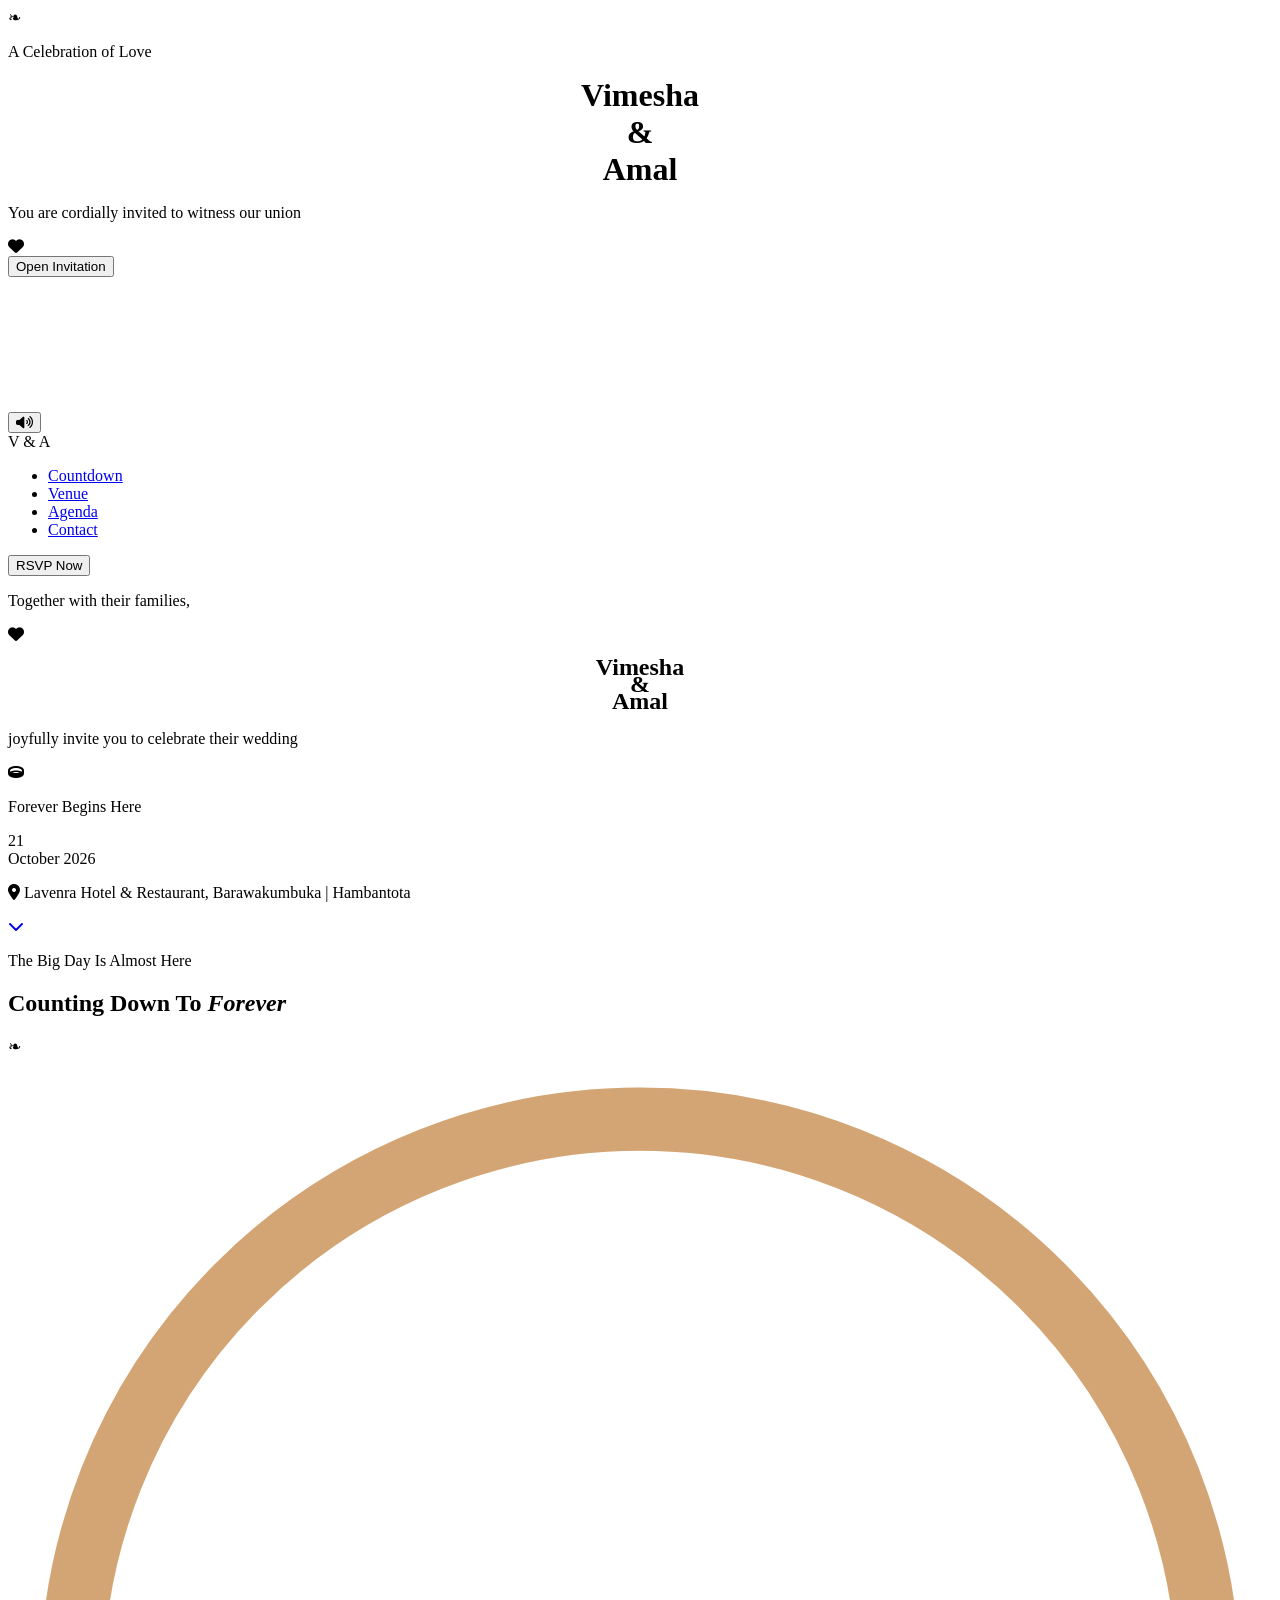
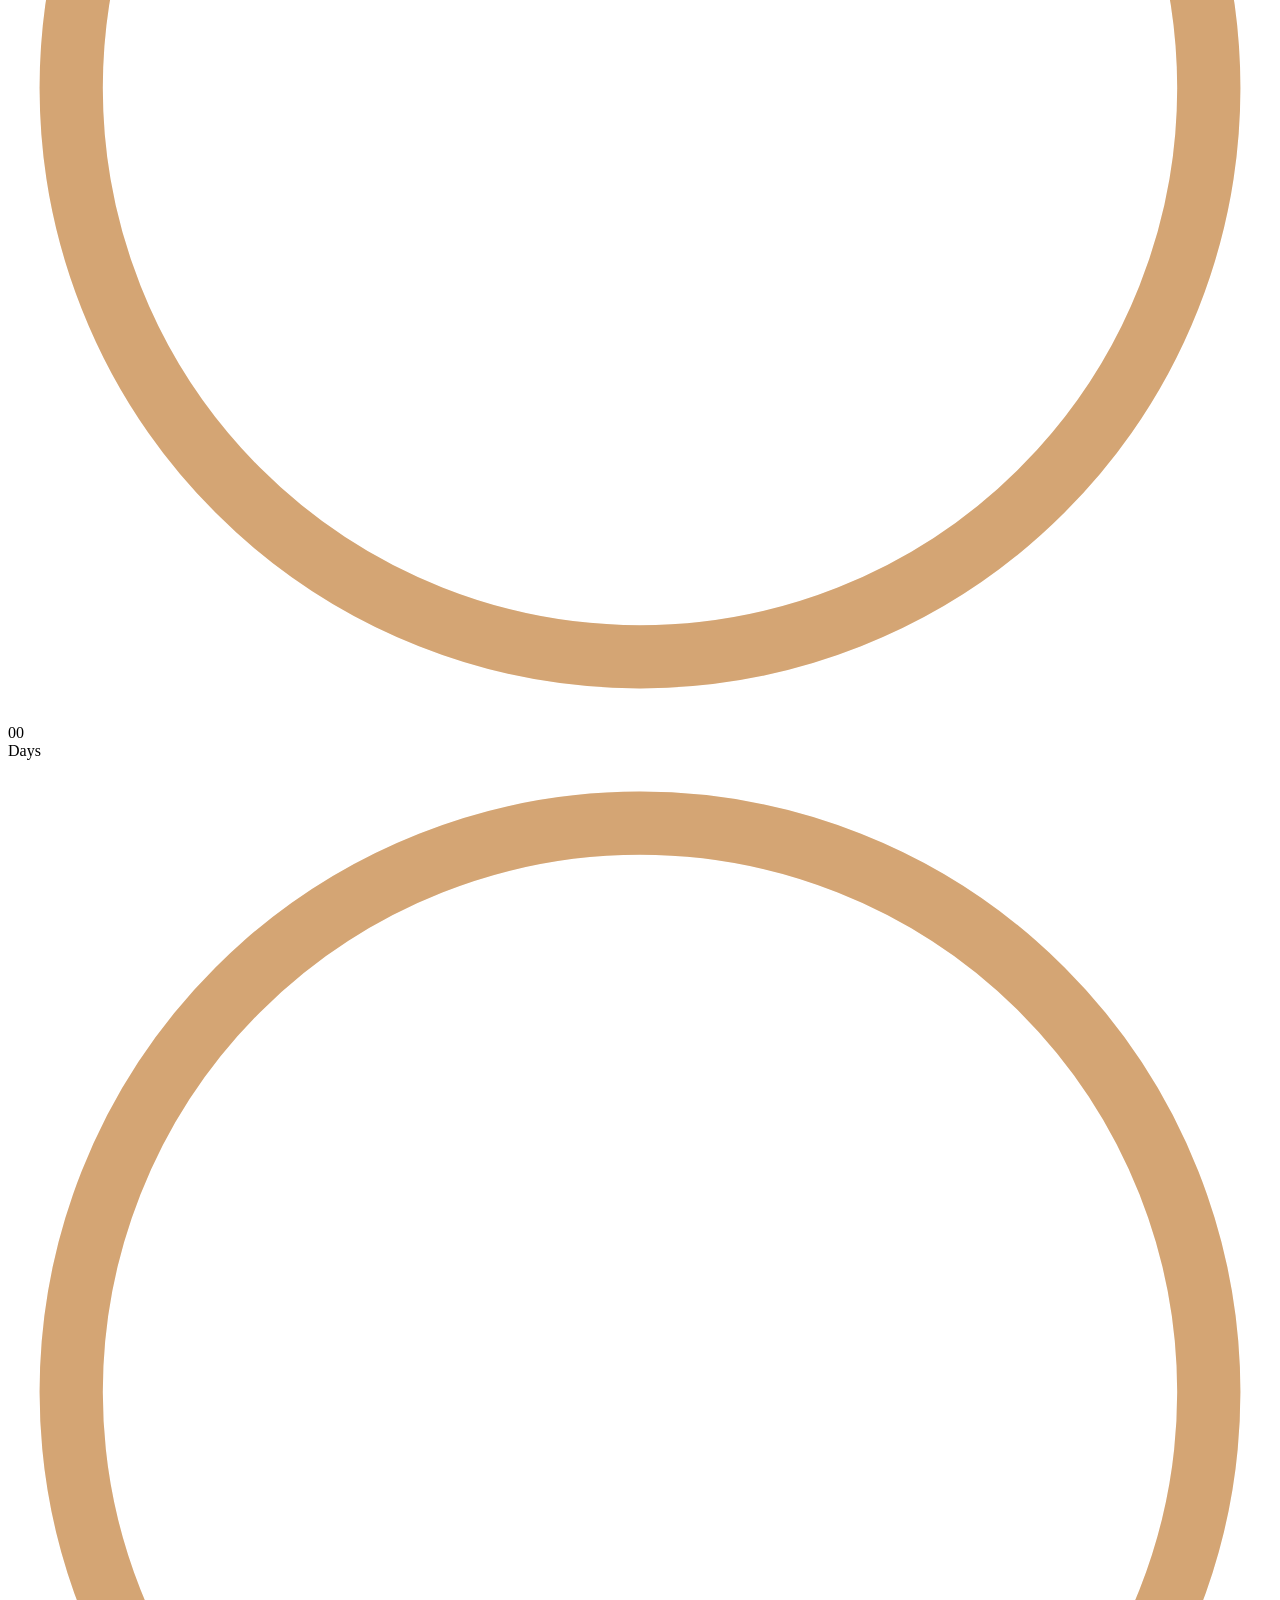
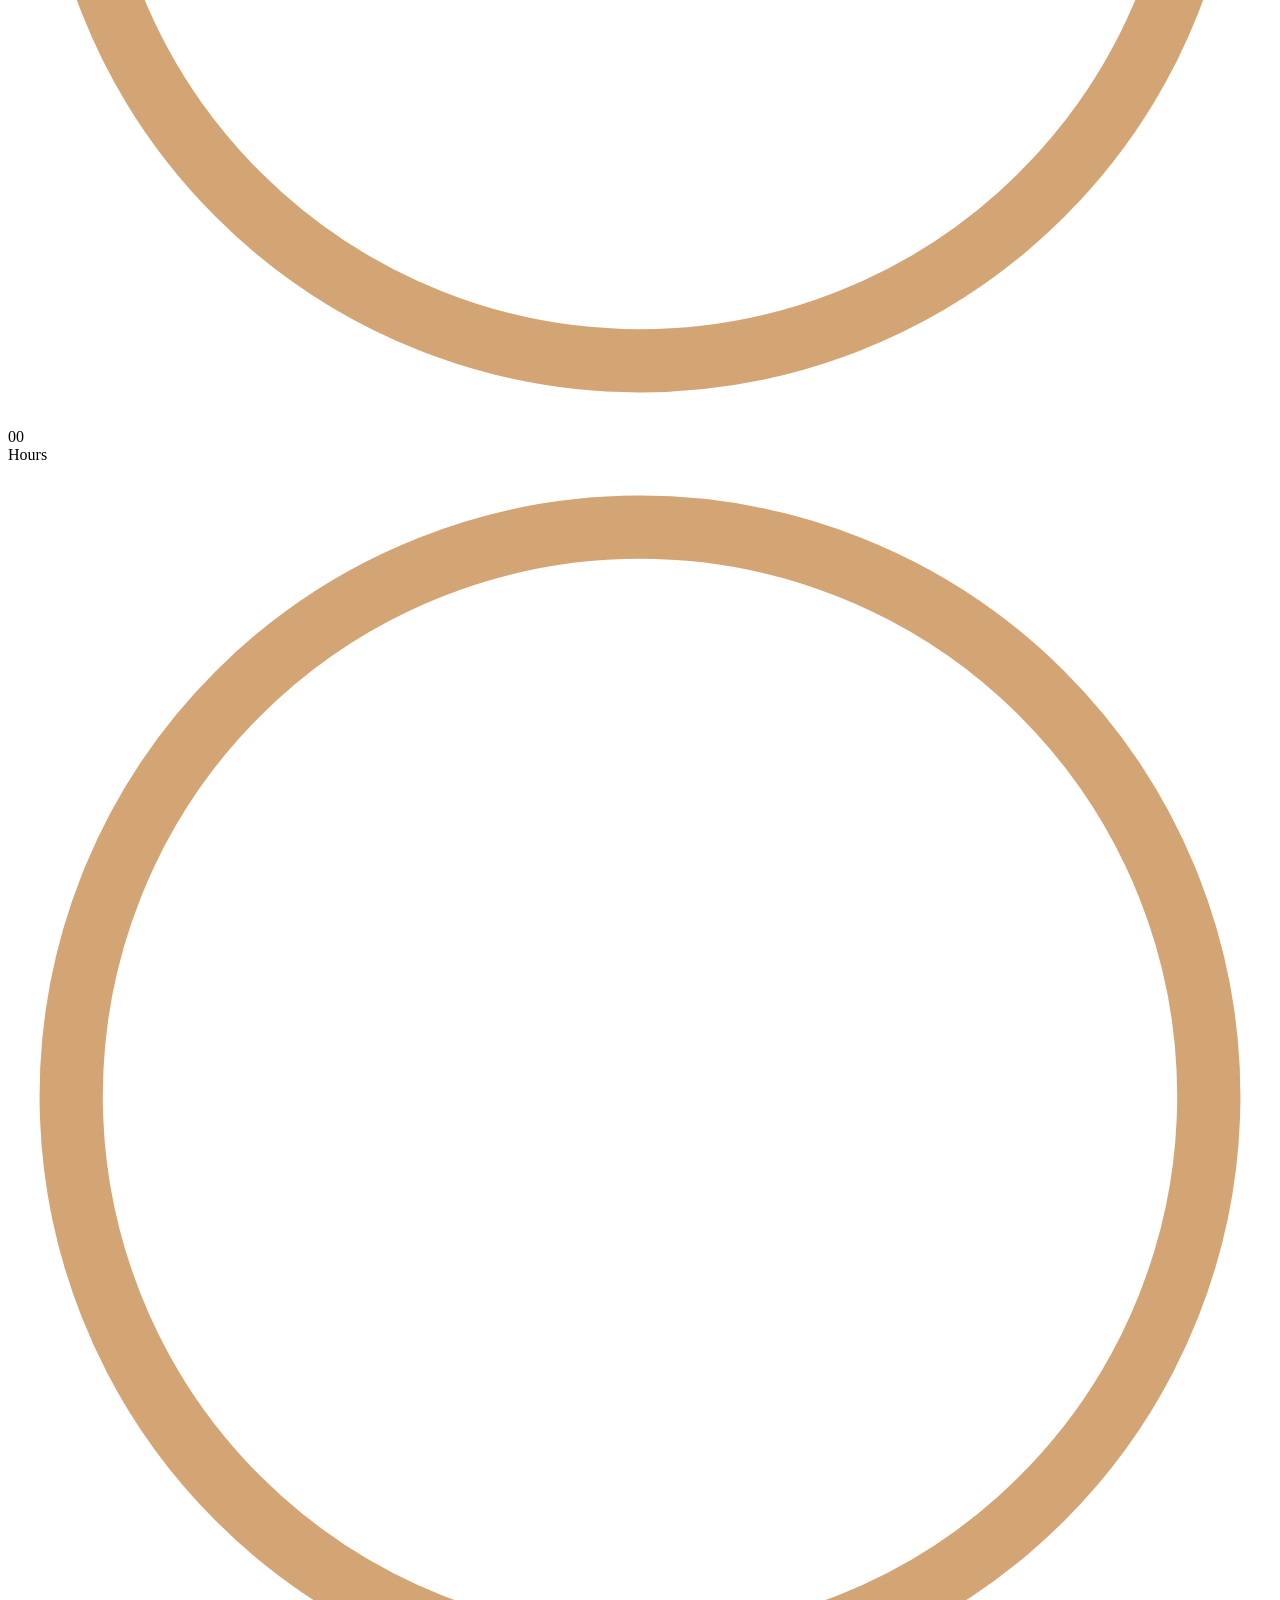
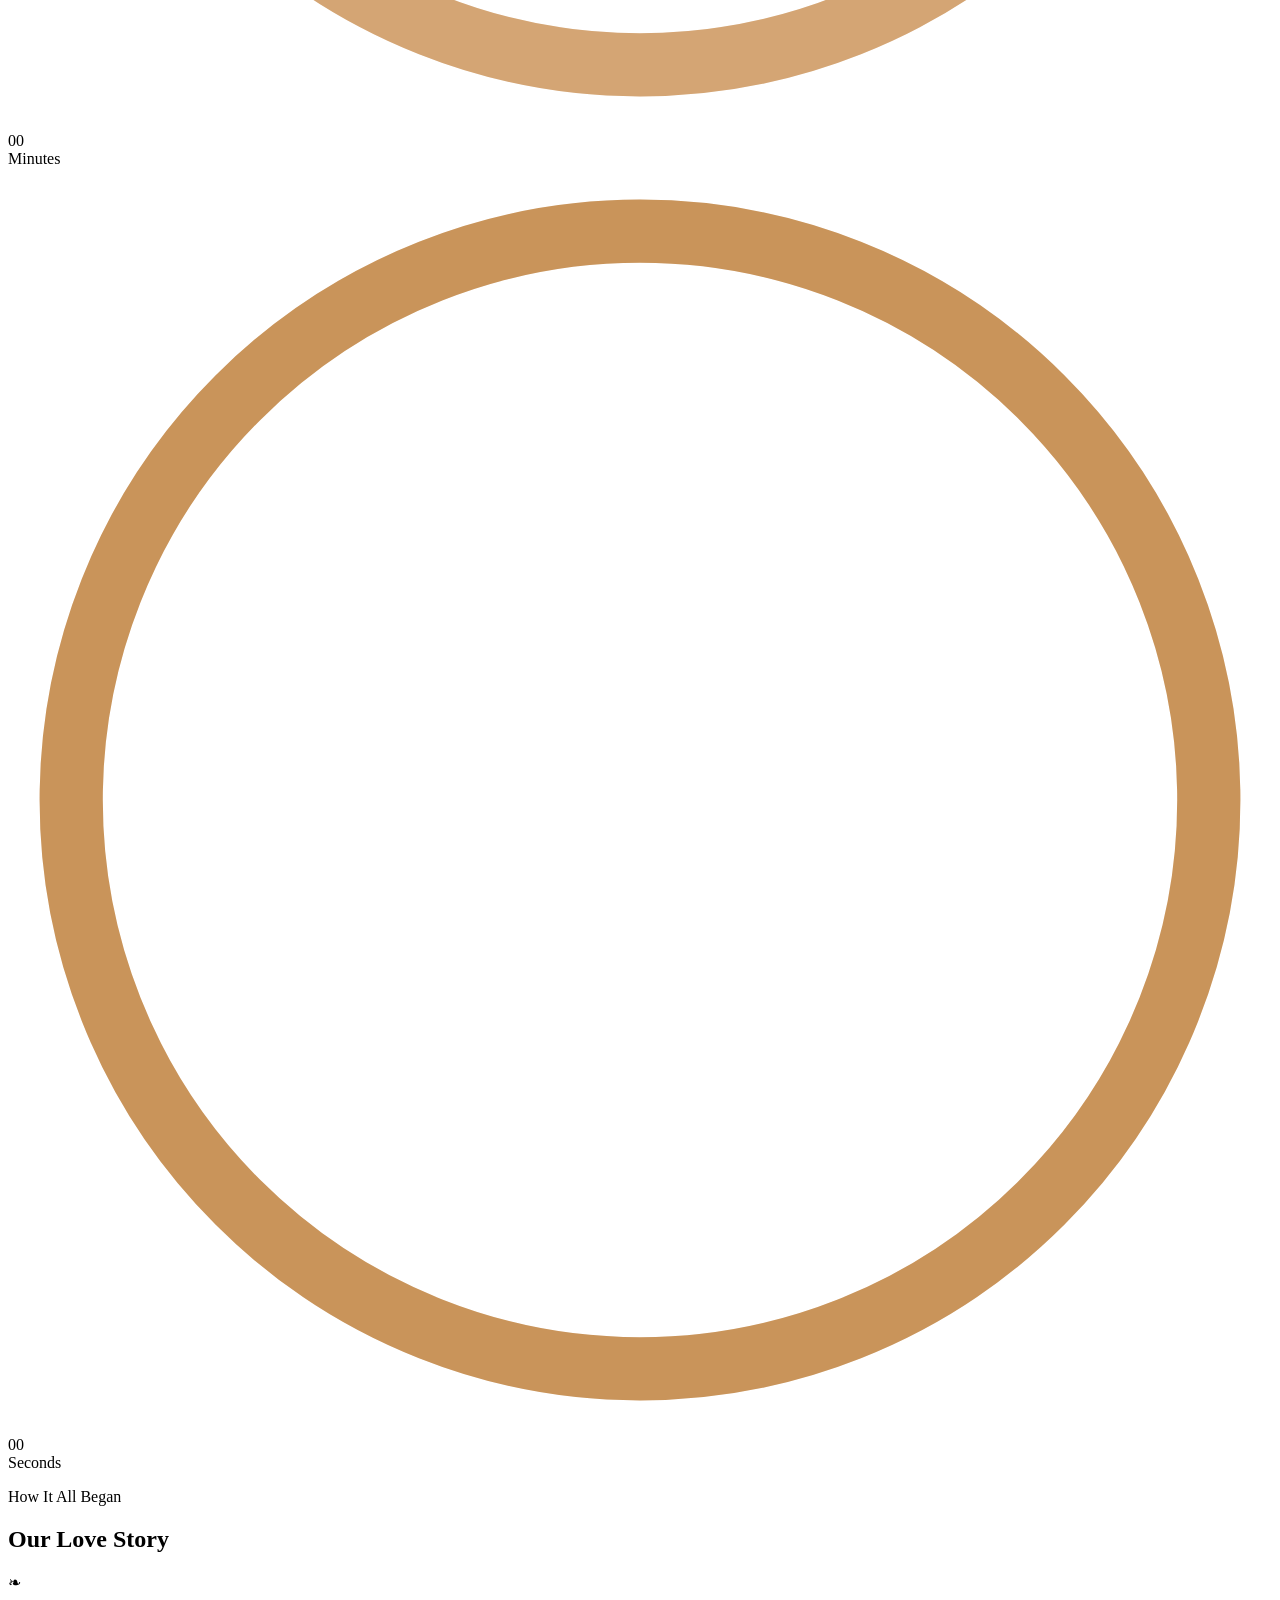
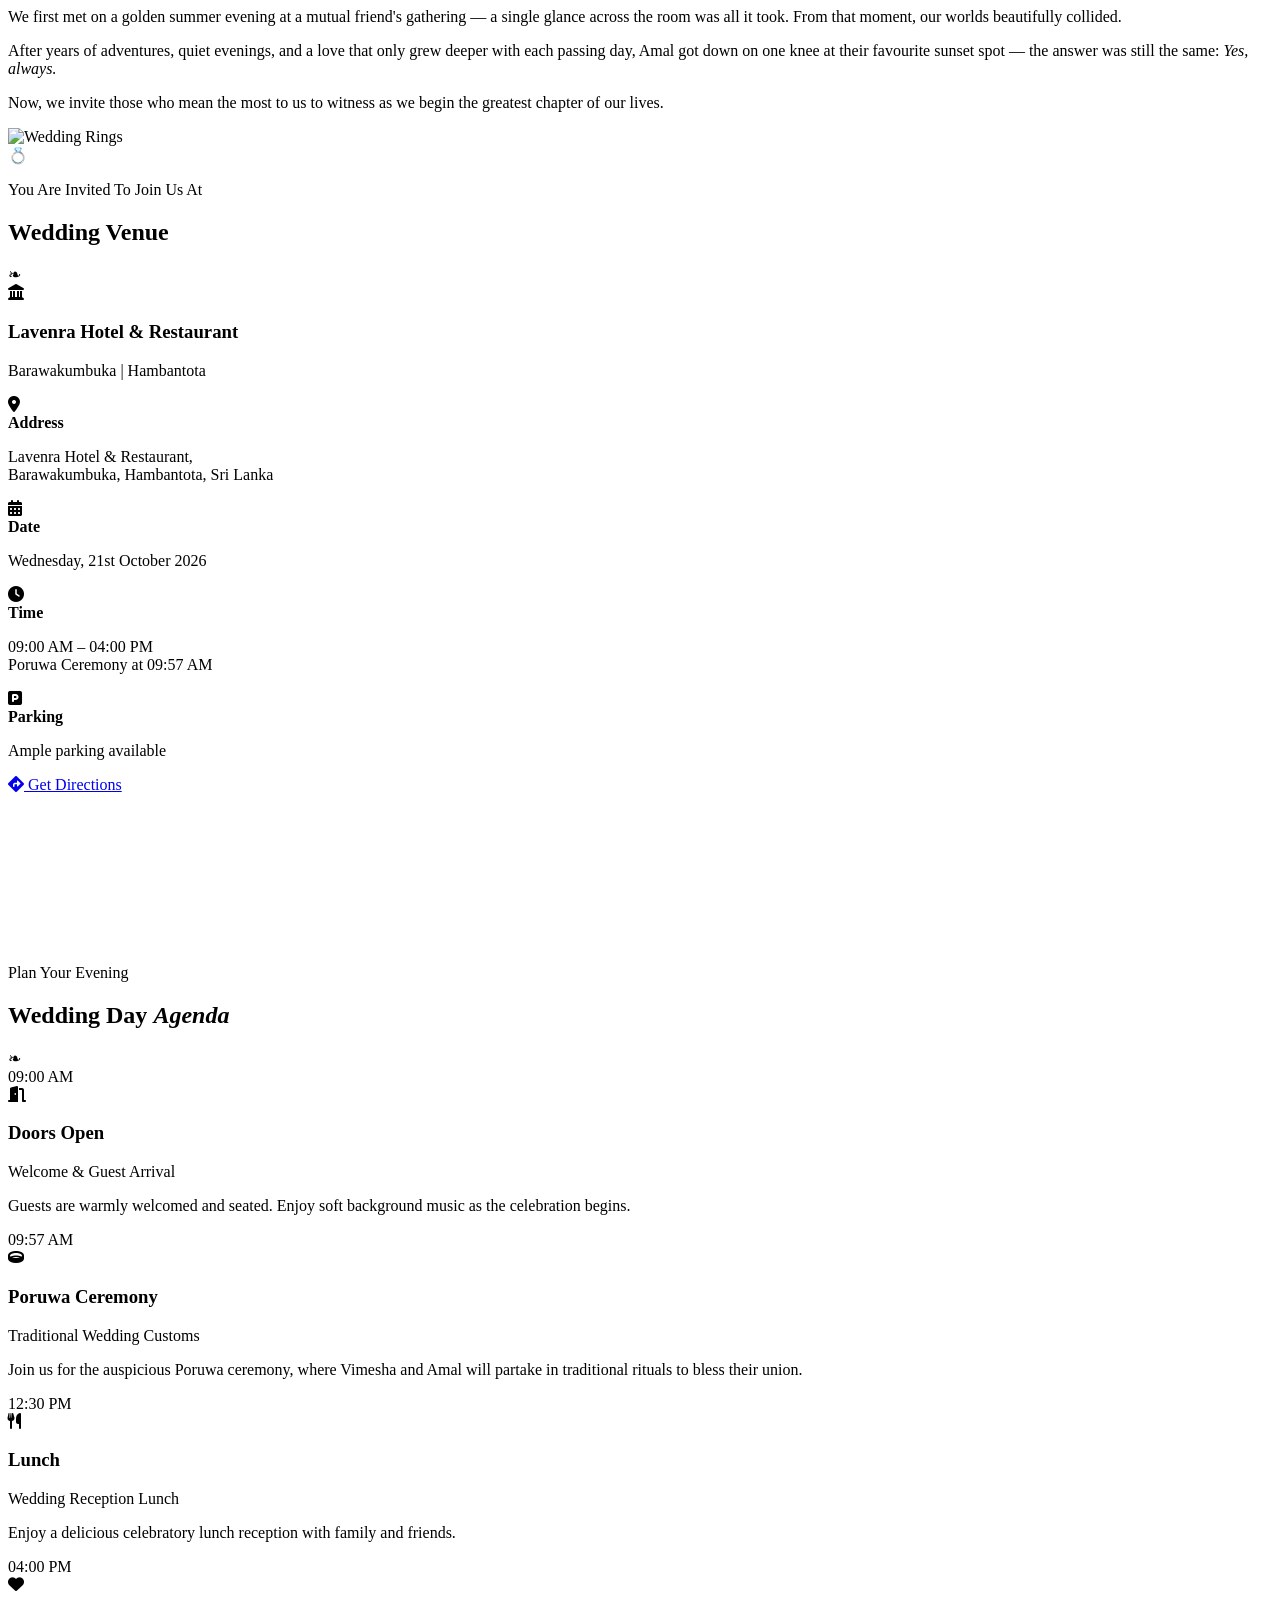
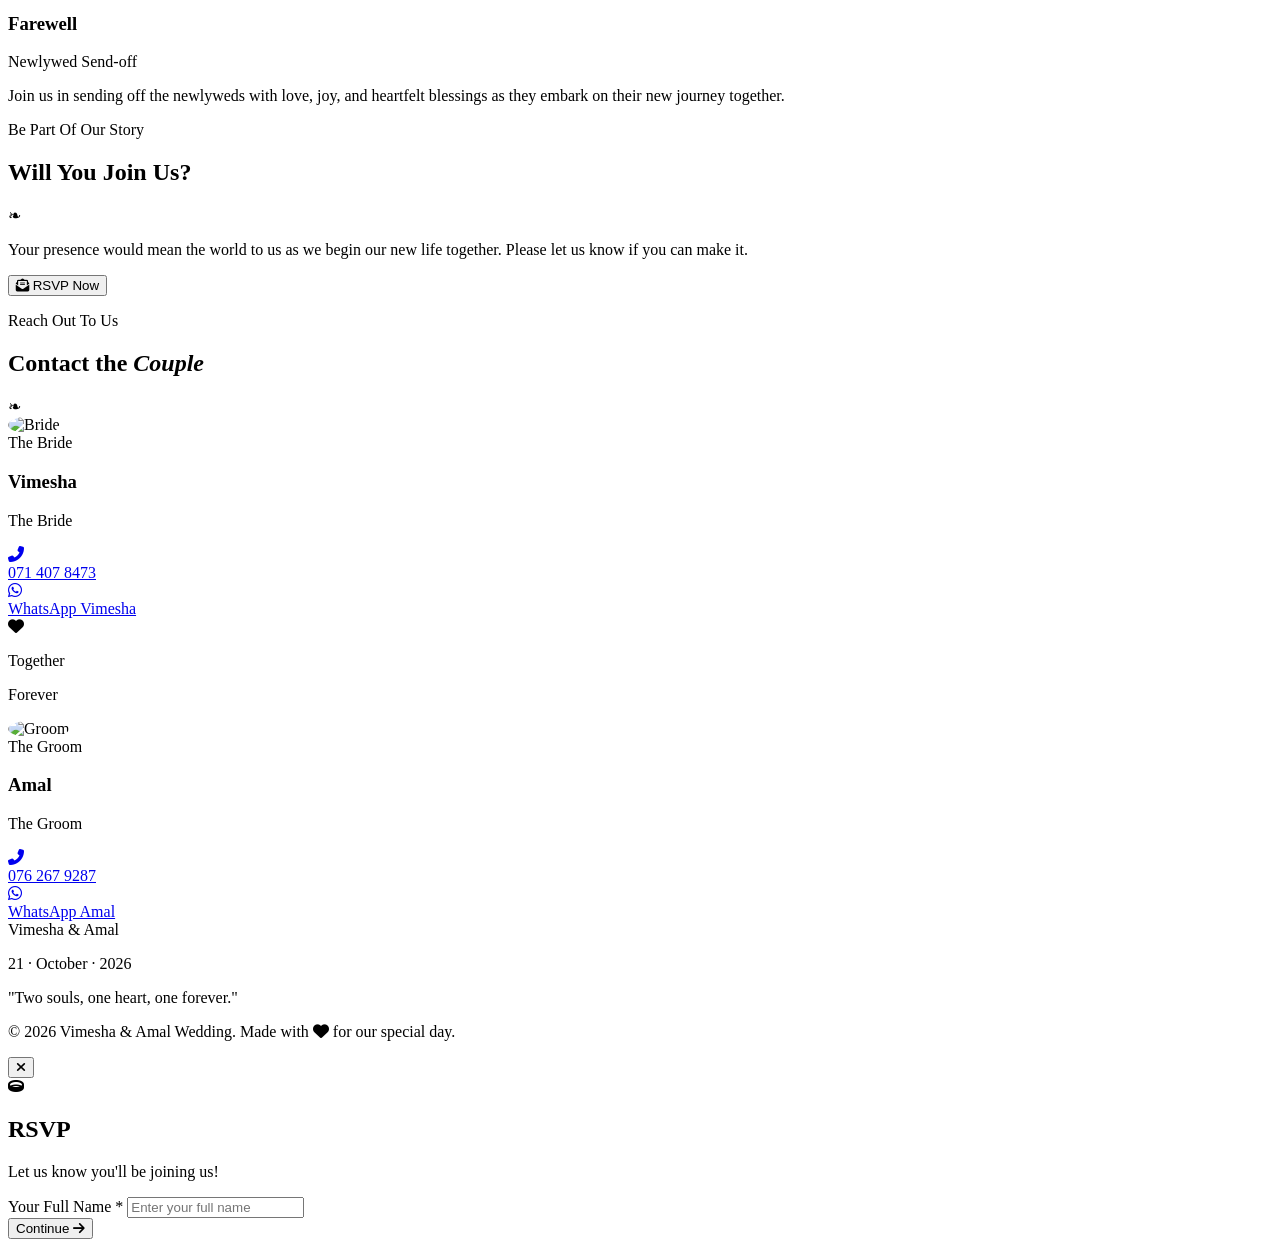
==== index.html @ 6a208de4 "Update wedding invitation details for Amal & Vimesha and add Vercel configuration" ====
<!doctype html>
<html lang="en">
  <head>
    <meta charset="UTF-8" />
    <meta name="viewport" content="width=device-width, initial-scale=1.0" />
    <title>Wedding Invitation | Vimesha & Amal</title>

    <!-- Meta Tags for WhatsApp/Social Link Preview -->
    <meta
      property="og:title"
      content="Wedding Invitation | Vimesha & Amal"
    />
    <meta
      property="og:description"
      content="We joyfully invite you to celebrate our wedding day! Click to view your personalized invitation."
    />
    <meta
      property="og:image"
      content="whatsapp-preview.jpg"
    />
    <meta itemprop="image" content="whatsapp-preview.jpg" />
    <meta property="og:image:type" content="image/jpeg" />
    <meta property="og:image:width" content="1388" />
    <meta property="og:image:height" content="2080" />
    <meta property="og:type" content="website" />
    <meta name="twitter:card" content="summary_large_image" />
    <meta name="twitter:image" content="whatsapp-preview.jpg" />

    <!-- IMPORTANT: Once you deploy to a service like Vercel or Netlify, 
         replace 'https://your-domain.com/' with your actual live URL 
         in the meta tags above for the preview to work correctly. -->
    <meta
      name="description"
      content="You are cordially invited to the wedding celebration of Amal &amp; Vimesha. Join us for a beautiful ceremony filled with love and joy."
    />
    <link rel="icon" type="image/svg+xml" href="favicon.svg" />
    <link rel="stylesheet" href="styles.css" />
    <link
      href="https://fonts.googleapis.com/css2?family=Playfair+Display:ital,wght@0,400;0,500;0,700;1,400;1,500&family=Cormorant+Garamond:ital,wght@0,300;0,400;0,500;1,300;1,400&family=Alex+Brush&family=Poppins:wght@300;400;500;600&display=swap"
      rel="stylesheet"
    />
    <link
      rel="stylesheet"
      href="https://cdnjs.cloudflare.com/ajax/libs/font-awesome/6.4.0/css/all.min.css"
    />
  </head>
  <body>
    <!-- Splash Screen Overlay -->
    <div id="splashScreen" class="splash-screen">
      <div class="splash-content">
        <div class="splash-ornament">❧</div>
        <p class="splash-subtitle">A Celebration of Love</p>
        <h1 class="splash-names" style="display: block; text-align: center; margin: 10px 0;">
          Vimesha<br>
          &amp;<br>
          Amal
        </h1>
        <p id="splashGreeting" class="splash-invitation">
          You are cordially invited to witness our union
        </p>
        <div class="splash-divider">
          <span class="line"></span>
          <i class="fas fa-heart"></i>
          <span class="line"></span>
        </div>
        <button id="enterBtn" class="splash-open-btn">
          <span class="btn-text">Open Invitation</span>
          <div class="btn-ripple"></div>
        </button>
      </div>
      <div id="liquidContainer" class="liquid-container"></div>
    </div>

    <!-- Background Music -->
    <audio id="backgroundMusic" loop autoplay preload="auto">
      <source src="wedding-music.mp3" type="audio/mpeg" />
      Your browser does not support the audio element.
    </audio>

    <!-- Music Control Button -->
    <button class="music-toggle-btn" id="musicToggleBtn" title="Toggle Music">
      <i class="fas fa-volume-up"></i>
    </button>

    <!-- Rose Petal Canvas -->
    <canvas id="petalsCanvas" class="petals-canvas"></canvas>

    <!-- Navigation -->
    <nav class="nav" id="mainNav">
      <div class="nav-logo">V &amp; A</div>
      <ul class="nav-links">
        <li><a href="#countdown">Countdown</a></li>
        <li><a href="#venue">Venue</a></li>
        <li><a href="#agenda">Agenda</a></li>
        <li><a href="#contact">Contact</a></li>
      </ul>
      <button class="nav-rsvp-btn" id="navRsvpBtn">RSVP Now</button>
    </nav>

    <!-- Hero Section -->
    <section class="hero" id="hero">
      <div class="hero-overlay"></div>
      <div class="hero-particles" id="heroParticles"></div>
      <div class="hero-content">
        <p class="hero-invite-text">Together with their families,</p>
        <div class="hero-divider">
          <span class="divider-line"></span>
          <i class="fas fa-heart divider-heart"></i>
          <span class="divider-line"></span>
        </div>
        <h1 class="bride-groom-names" style="display: block; text-align: center; margin: 10px 0;">
          <div class="name bride-name">Vimesha</div>
          <div class="ampersand" style="margin: -10px 0;">&amp;</div>
          <div class="name groom-name">Amal</div>
        </h1>
        <p class="hero-invite-text" style="margin-top: 15px">
          joyfully invite you to celebrate their wedding
        </p>
        <div class="hero-divider">
          <span class="divider-line"></span>
          <i class="fas fa-ring divider-heart"></i>
          <span class="divider-line"></span>
        </div>
        <p class="wedding-tagline">Forever Begins Here</p>
        <div class="wedding-date-badge">
          <span class="date-day">21</span>
          <div class="date-month-year">
            <span>October</span>
            <span>2026</span>
          </div>
        </div>
        <p class="hero-venue-hint">
          <i class="fas fa-map-marker-alt"></i> Lavenra Hotel &amp; Restaurant,
          Barawakumbuka | Hambantota
        </p>
        <a href="#countdown" class="hero-scroll-btn">
          <i class="fas fa-chevron-down"></i>
        </a>
      </div>
    </section>

    <!-- Countdown Section -->
    <section class="countdown-section" id="countdown">
      <div class="section-header">
        <p class="section-subtitle">The Big Day Is Almost Here</p>
        <h2 class="section-title">Counting Down To <em>Forever</em></h2>
        <div class="section-ornament">❧</div>
      </div>
      <div class="countdown">
        <div class="countdown-item">
          <div class="countdown-ring">
            <svg viewBox="0 0 120 120" class="ring-svg" id="dayRing">
              <circle
                cx="60"
                cy="60"
                r="54"
                fill="none"
                stroke="rgba(212,165,116,0.15)"
                stroke-width="6"
              />
              <circle
                cx="60"
                cy="60"
                r="54"
                fill="none"
                stroke="#d4a574"
                stroke-width="6"
                stroke-dasharray="339.3"
                stroke-dashoffset="0"
                stroke-linecap="round"
                transform="rotate(-90 60 60)"
                class="ring-progress"
                id="dayProgress"
              />
            </svg>
            <div class="countdown-inner">
              <div class="countdown-number" id="days">00</div>
              <div class="countdown-label">Days</div>
            </div>
          </div>
        </div>
        <div class="countdown-item">
          <div class="countdown-ring">
            <svg viewBox="0 0 120 120" class="ring-svg">
              <circle
                cx="60"
                cy="60"
                r="54"
                fill="none"
                stroke="rgba(212,165,116,0.15)"
                stroke-width="6"
              />
              <circle
                cx="60"
                cy="60"
                r="54"
                fill="none"
                stroke="#d4a574"
                stroke-width="6"
                stroke-dasharray="339.3"
                stroke-dashoffset="0"
                stroke-linecap="round"
                transform="rotate(-90 60 60)"
                class="ring-progress"
                id="hourProgress"
              />
            </svg>
            <div class="countdown-inner">
              <div class="countdown-number" id="hours">00</div>
              <div class="countdown-label">Hours</div>
            </div>
          </div>
        </div>
        <div class="countdown-item">
          <div class="countdown-ring">
            <svg viewBox="0 0 120 120" class="ring-svg">
              <circle
                cx="60"
                cy="60"
                r="54"
                fill="none"
                stroke="rgba(212,165,116,0.15)"
                stroke-width="6"
              />
              <circle
                cx="60"
                cy="60"
                r="54"
                fill="none"
                stroke="#d4a574"
                stroke-width="6"
                stroke-dasharray="339.3"
                stroke-dashoffset="0"
                stroke-linecap="round"
                transform="rotate(-90 60 60)"
                class="ring-progress"
                id="minProgress"
              />
            </svg>
            <div class="countdown-inner">
              <div class="countdown-number" id="minutes">00</div>
              <div class="countdown-label">Minutes</div>
            </div>
          </div>
        </div>
        <div class="countdown-item">
          <div class="countdown-ring">
            <svg viewBox="0 0 120 120" class="ring-svg">
              <circle
                cx="60"
                cy="60"
                r="54"
                fill="none"
                stroke="rgba(212,165,116,0.15)"
                stroke-width="6"
              />
              <circle
                cx="60"
                cy="60"
                r="54"
                fill="none"
                stroke="#c9945a"
                stroke-width="6"
                stroke-dasharray="339.3"
                stroke-dashoffset="0"
                stroke-linecap="round"
                transform="rotate(-90 60 60)"
                class="ring-progress"
                id="secProgress"
              />
            </svg>
            <div class="countdown-inner">
              <div class="countdown-number" id="seconds">00</div>
              <div class="countdown-label">Seconds</div>
            </div>
          </div>
        </div>
      </div>
    </section>

    <!-- Our Story Section -->
    <section class="story-section">
      <div class="story-container">
        <div class="story-text">
          <p class="section-subtitle">How It All Began</p>
          <h2 class="section-title">Our Love Story</h2>
          <div class="section-ornament">❧</div>
          <p class="story-para">
            We first met on a golden summer evening at a mutual friend's
            gathering — a single glance across the room was all it took. From
            that moment, our worlds beautifully collided.
          </p>
          <p class="story-para">
            After years of adventures, quiet evenings, and a love that only grew
            deeper with each passing day, Amal got down on one knee at their
            favourite sunset spot — the answer was still the same:
            <em>Yes, always.</em>
          </p>
          <p class="story-para">
            Now, we invite those who mean the most to us to witness as we begin
            the greatest chapter of our lives.
          </p>
        </div>
        <div class="story-image-wrap">
          <div class="story-image-frame">
            <img src="Rings.jpg" alt="Wedding Rings" style="width: 100%; height: 100%; object-fit: cover; object-position: center;">
          </div>
          <div class="story-badge">💍</div>
        </div>
      </div>
    </section>

    <!-- Venue Section -->
    <section class="venue-section" id="venue">
      <div class="section-header light">
        <p class="section-subtitle">You Are Invited To Join Us At</p>
        <h2 class="section-title">Wedding Venue</h2>
        <div class="section-ornament">❧</div>
      </div>
      <div class="venue-container">
        <div class="venue-details-card">
          <div class="venue-icon-wrap">
            <i class="fas fa-landmark"></i>
          </div>
          <h3 class="venue-name">Lavenra Hotel &amp; Restaurant</h3>
          <p class="venue-tagline">Barawakumbuka | Hambantota</p>
          <div class="venue-info-list">
            <div class="venue-info-item">
              <div class="venue-info-icon">
                <i class="fas fa-map-marker-alt"></i>
              </div>
              <div>
                <strong>Address</strong>
                <p>Lavenra Hotel &amp; Restaurant,<br />Barawakumbuka, Hambantota, Sri Lanka</p>
              </div>
            </div>
            <div class="venue-info-item">
              <div class="venue-info-icon">
                <i class="fas fa-calendar-alt"></i>
              </div>
              <div>
                <strong>Date</strong>
                <p>Wednesday, 21st October 2026</p>
              </div>
            </div>
            <div class="venue-info-item">
              <div class="venue-info-icon"><i class="fas fa-clock"></i></div>
              <div>
                <strong>Time</strong>
                <p>09:00 AM – 04:00 PM<br />Poruwa Ceremony at 09:57 AM</p>
              </div>
            </div>
            <div class="venue-info-item">
              <div class="venue-info-icon"><i class="fas fa-parking"></i></div>
              <div>
                <strong>Parking</strong>
                <p>Ample parking available</p>
              </div>
            </div>
          </div>
          <a
            href="https://www.google.com/maps/search/?api=1&query=Lavenra+Hotel+and+Restaurant+Barawakumbuka"
            target="_blank"
            class="directions-btn"
          >
            <i class="fas fa-directions"></i> Get Directions
          </a>
        </div>
        <div class="venue-map-card">
          <iframe
            src="https://maps.google.com/maps?q=Lavenra%20Hotel%20Restaurant%20Barawakumbuka&t=&z=14&ie=UTF8&iwloc=&output=embed"
            width="100%"
            height="100%"
            style="border: 0"
            allowfullscreen=""
            loading="lazy"
            referrerpolicy="no-referrer-when-downgrade"
            title="Lavenra Hotel and Restaurant - Wedding Venue"
          >
          </iframe>
        </div>
      </div>
    </section>

    <!-- Agenda Section -->
    <section class="agenda-section" id="agenda">
      <div class="section-header">
        <p class="section-subtitle">Plan Your Evening</p>
        <h2 class="section-title">Wedding Day <em>Agenda</em></h2>
        <div class="section-ornament">❧</div>
      </div>
      <div class="timeline">
        <div class="timeline-item" data-animate>
          <div class="timeline-time">09:00 AM</div>
          <div class="timeline-marker">
            <div class="marker-icon"><i class="fas fa-door-open"></i></div>
          </div>
          <div class="timeline-content">
            <h3 data-time="09:00 AM">Doors Open</h3>
            <p>Welcome &amp; Guest Arrival</p>
            <p class="timeline-desc">
              Guests are warmly welcomed and seated. Enjoy soft background music
              as the celebration begins.
            </p>
          </div>
        </div>

        <div class="timeline-item" data-animate>
          <div class="timeline-time">09:57 AM</div>
          <div class="timeline-marker">
            <div class="marker-icon"><i class="fas fa-ring"></i></div>
          </div>
          <div class="timeline-content">
            <h3 data-time="09:57 AM">Poruwa Ceremony</h3>
            <p>Traditional Wedding Customs</p>
            <p class="timeline-desc">
              Join us for the auspicious Poruwa ceremony, where Vimesha and
              Amal will partake in traditional rituals to bless their union.
            </p>
          </div>
        </div>

        <div class="timeline-item" data-animate>
          <div class="timeline-time">12:30 PM</div>
          <div class="timeline-marker">
            <div class="marker-icon"><i class="fas fa-utensils"></i></div>
          </div>
          <div class="timeline-content">
            <h3 data-time="12:30 PM">Lunch</h3>
            <p>Wedding Reception Lunch</p>
            <p class="timeline-desc">
              Enjoy a delicious celebratory lunch reception with family and friends.
            </p>
          </div>
        </div>

        <div class="timeline-item" data-animate>
          <div class="timeline-time">04:00 PM</div>
          <div class="timeline-marker">
            <div class="marker-icon"><i class="fas fa-heart"></i></div>
          </div>
          <div class="timeline-content">
            <h3 data-time="04:00 PM">Farewell</h3>
            <p>Newlywed Send-off</p>
            <p class="timeline-desc">
              Join us in sending off the newlyweds with love, joy, and heartfelt
              blessings as they embark on their new journey together.
            </p>
          </div>
        </div>
      </div>
    </section>

    <!-- Call To Action RSVP Section -->
    <section class="cta-section">
      <div class="cta-overlay"></div>
      <div class="cta-content">
        <div class="section-header light">
          <p class="section-subtitle">Be Part Of Our Story</p>
          <h2 class="section-title">Will You Join Us?</h2>
          <div class="section-ornament">❧</div>
        </div>
        <p class="cta-text">
          Your presence would mean the world to us as we begin our new life
          together. Please let us know if you can make it.
        </p>
        <button class="cta-rsvp-btn" id="ctaRsvpBtn">
          <i class="fas fa-envelope-open-text"></i> RSVP Now
        </button>
      </div>
    </section>

    <!-- Contact Section -->
    <section class="contact-section" id="contact">
      <div class="section-header">
        <p class="section-subtitle">Reach Out To Us</p>
        <h2 class="section-title">Contact the <em>Couple</em></h2>
        <div class="section-ornament">❧</div>
      </div>
      <div class="contact-container">
        <div class="contact-card bride-contact">
          <div class="contact-photo bride-photo">
            <div class="photo-placeholder">
              <img src="bride_vector.png" alt="Bride" style="width: 100%; height: 100%; object-fit: cover; border-radius: 50%;">
            </div>
            <div class="contact-role-badge bride-badge">The Bride</div>
          </div>
          <h3>Vimesha</h3>
          <p class="contact-surname">The Bride</p>
          <div class="contact-info">
            <a href="tel:+94714078473" class="contact-info-item">
              <div class="contact-info-icon">
                <i class="fas fa-phone-alt"></i>
              </div>
              <span>071 407 8473</span>
            </a>
            <a
              href="https://wa.me/94714078473"
              target="_blank"
              class="contact-info-item"
            >
              <div class="contact-info-icon">
                <i class="fab fa-whatsapp"></i>
              </div>
              <span>WhatsApp Vimesha</span>
            </a>
          </div>
        </div>

        <div class="contact-divider">
          <div class="heart-divider">
            <i class="fas fa-heart"></i>
            <p>Together</p>
            <p>Forever</p>
          </div>
        </div>

        <div class="contact-card groom-contact">
          <div class="contact-photo groom-photo">
            <div class="photo-placeholder">
              <img src="groom_vector.png" alt="Groom" style="width: 100%; height: 100%; object-fit: cover; border-radius: 50%;">
            </div>
            <div class="contact-role-badge groom-badge">The Groom</div>
          </div>
          <h3>Amal</h3>
          <p class="contact-surname">The Groom</p>
          <div class="contact-info">
            <a href="tel:+94762679287" class="contact-info-item">
              <div class="contact-info-icon">
                <i class="fas fa-phone-alt"></i>
              </div>
              <span>076 267 9287</span>
            </a>
            <a
              href="https://wa.me/94762679287"
              target="_blank"
              class="contact-info-item"
            >
              <div class="contact-info-icon">
                <i class="fab fa-whatsapp"></i>
              </div>
              <span>WhatsApp Amal</span>
            </a>
          </div>
        </div>
      </div>
    </section>

    <!-- Footer -->
    <footer class="footer">
      <div class="footer-content">
        <div class="footer-names">Vimesha &amp; Amal</div>
        <p class="footer-date">21 · October · 2026</p>
        <div class="footer-divider-line"></div>
        <p class="footer-quote">"Two souls, one heart, one forever."</p>
        <p class="footer-copy">
          &copy; 2026 Vimesha &amp; Amal Wedding. Made with
          <i class="fas fa-heart"></i> for our special day.
        </p>
      </div>
    </footer>

    <!-- RSVP Modal -->
    <div
      id="rsvpModal"
      class="rsvp-modal"
      role="dialog"
      aria-modal="true"
      aria-labelledby="rsvpModalTitle"
    >
      <div class="rsvp-modal-backdrop" id="rsvpBackdrop"></div>
      <div class="modal-content">
        <button class="close-btn" id="closeModal" aria-label="Close RSVP form">
          <i class="fas fa-times"></i>
        </button>
        <div class="modal-header">
          <div class="modal-ring-icon"><i class="fas fa-ring"></i></div>
          <h2 id="rsvpModalTitle">RSVP</h2>
          <p>Let us know you'll be joining us!</p>
        </div>

        <!-- Name Entry Step -->
        <div id="nameStep" class="modal-step">
          <div class="form-group">
            <label for="manualName">Your Full Name *</label>
            <input
              type="text"
              id="manualName"
              class="form-input"
              placeholder="Enter your full name"
              autocomplete="name"
            />
          </div>
          <button type="button" id="proceedBtn" class="proceed-btn">
            Continue <i class="fas fa-arrow-right"></i>
          </button>
        </div>

        <!-- RSVP Form Step -->
        <form id="rsvpForm" class="rsvp-form" style="display: none">
          <div class="form-group">
            <label for="guestName">Confirming RSVP for</label>
            <input
              type="text"
              id="guestName"
              name="guestName"
              class="form-input"
              readonly
            />
          </div>

          <div class="form-group">
            <label>Will you be attending? *</label>
            <div class="attendance-options">
              <label class="attendance-card" id="yesCard">
                <input type="radio" name="attendance" value="yes" required />
                <div class="attendance-card-inner">
                  <i class="fas fa-check-circle"></i>
                  <span>Joyfully Accepts</span>
                </div>
              </label>
              <label class="attendance-card" id="noCard">
                <input type="radio" name="attendance" value="no" required />
                <div class="attendance-card-inner">
                  <i class="fas fa-times-circle"></i>
                  <span>Regretfully Declines</span>
                </div>
              </label>
            </div>
          </div>

          <input type="hidden" id="guestPhone" name="guestPhone" />

          <div class="form-group">
            <label for="specialNote">Message to Bride & Groom</label>
            <textarea
              id="specialNote"
              name="specialNote"
              class="form-input form-textarea"
              placeholder="Wishes, notes, or special requirements..."
              rows="4"
            ></textarea>
          </div>

          <button type="submit" class="submit-btn">
            <i class="fas fa-paper-plane"></i> Submit RSVP
          </button>
        </form>

        <!-- Success Message -->
        <div id="successMessage" class="success-message" style="display: none">
          <div class="success-icon"><i class="fas fa-check-circle"></i></div>
          <h3>Thank You!</h3>
          <p>
            Your RSVP has been received. We can't wait to celebrate with you on
            our special day! ❤️
          </p>
        </div>
      </div>
    </div>

    <!-- Gooey Filter for Jelly Effect -->
    <svg xmlns="http://www.w3.org/2000/svg" version="1.1" style="display: none">
      <defs>
        <filter id="gooey">
          <feGaussianBlur in="SourceGraphic" stdDeviation="12" result="blur" />
          <feColorMatrix
            in="blur"
            mode="matrix"
            values="1 0 0 0 0  0 1 0 0 0  0 0 1 0 0  0 0 0 22 -9"
            result="gooey"
          />
          <feComposite in="SourceGraphic" in2="gooey" operator="atop" />
        </filter>
      </defs>
    </svg>

    <!-- Firebase SDKs -->
    <script src="https://www.gstatic.com/firebasejs/10.9.0/firebase-app-compat.js"></script>
    <script src="https://www.gstatic.com/firebasejs/10.9.0/firebase-firestore-compat.js"></script>

    <script src="script.js"></script>
  </body>
</html>
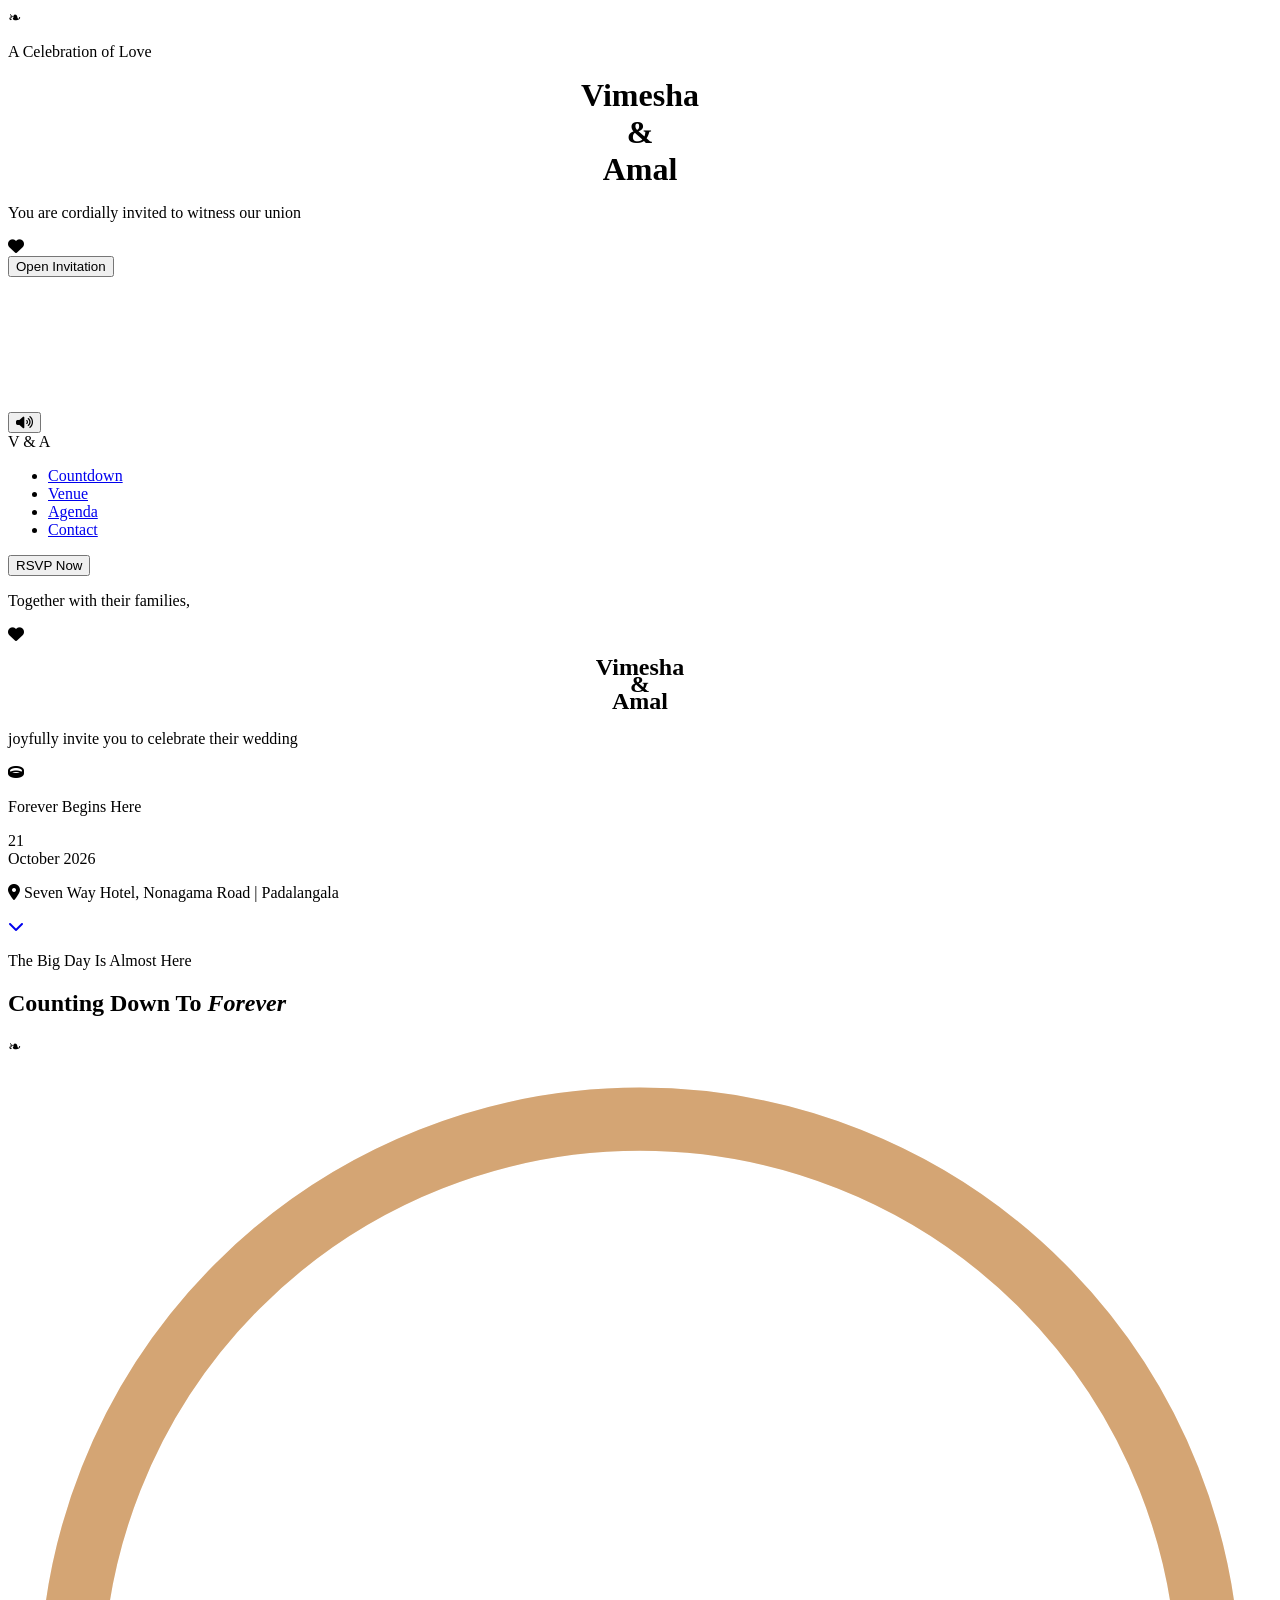
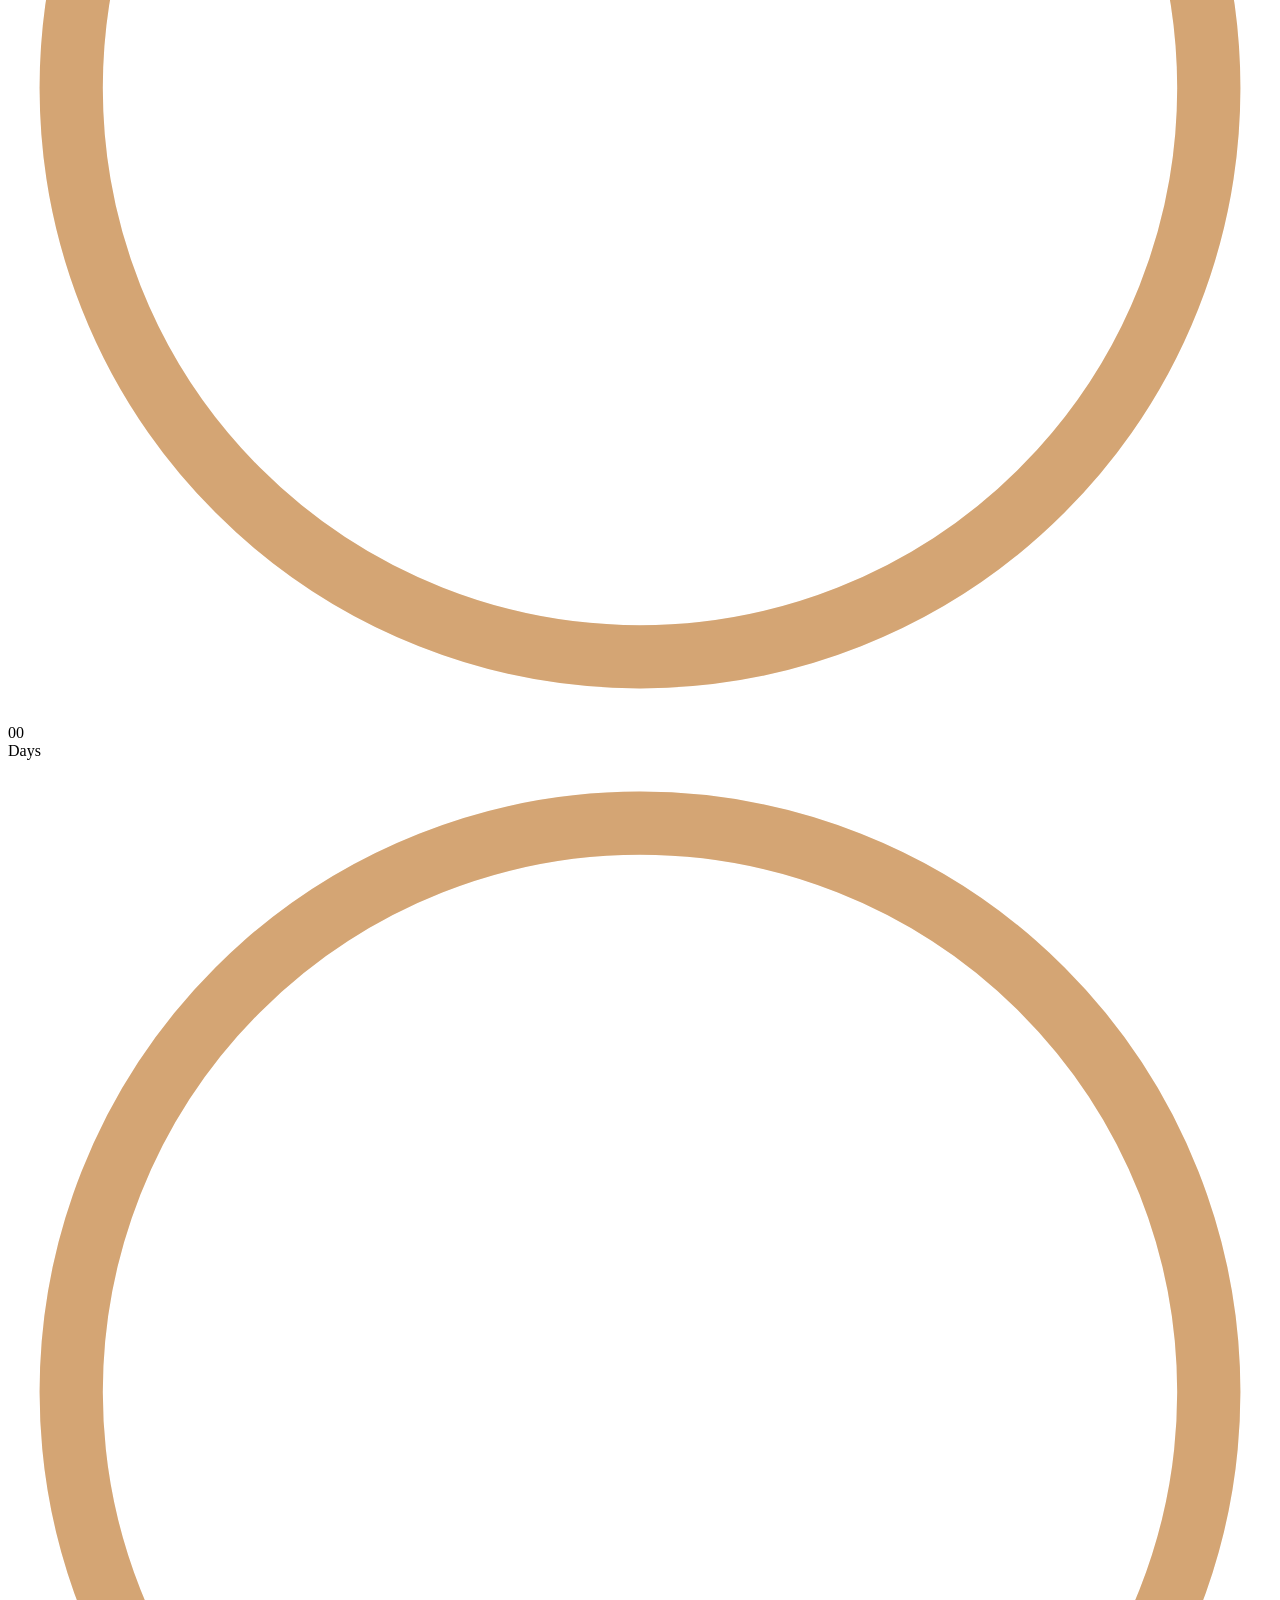
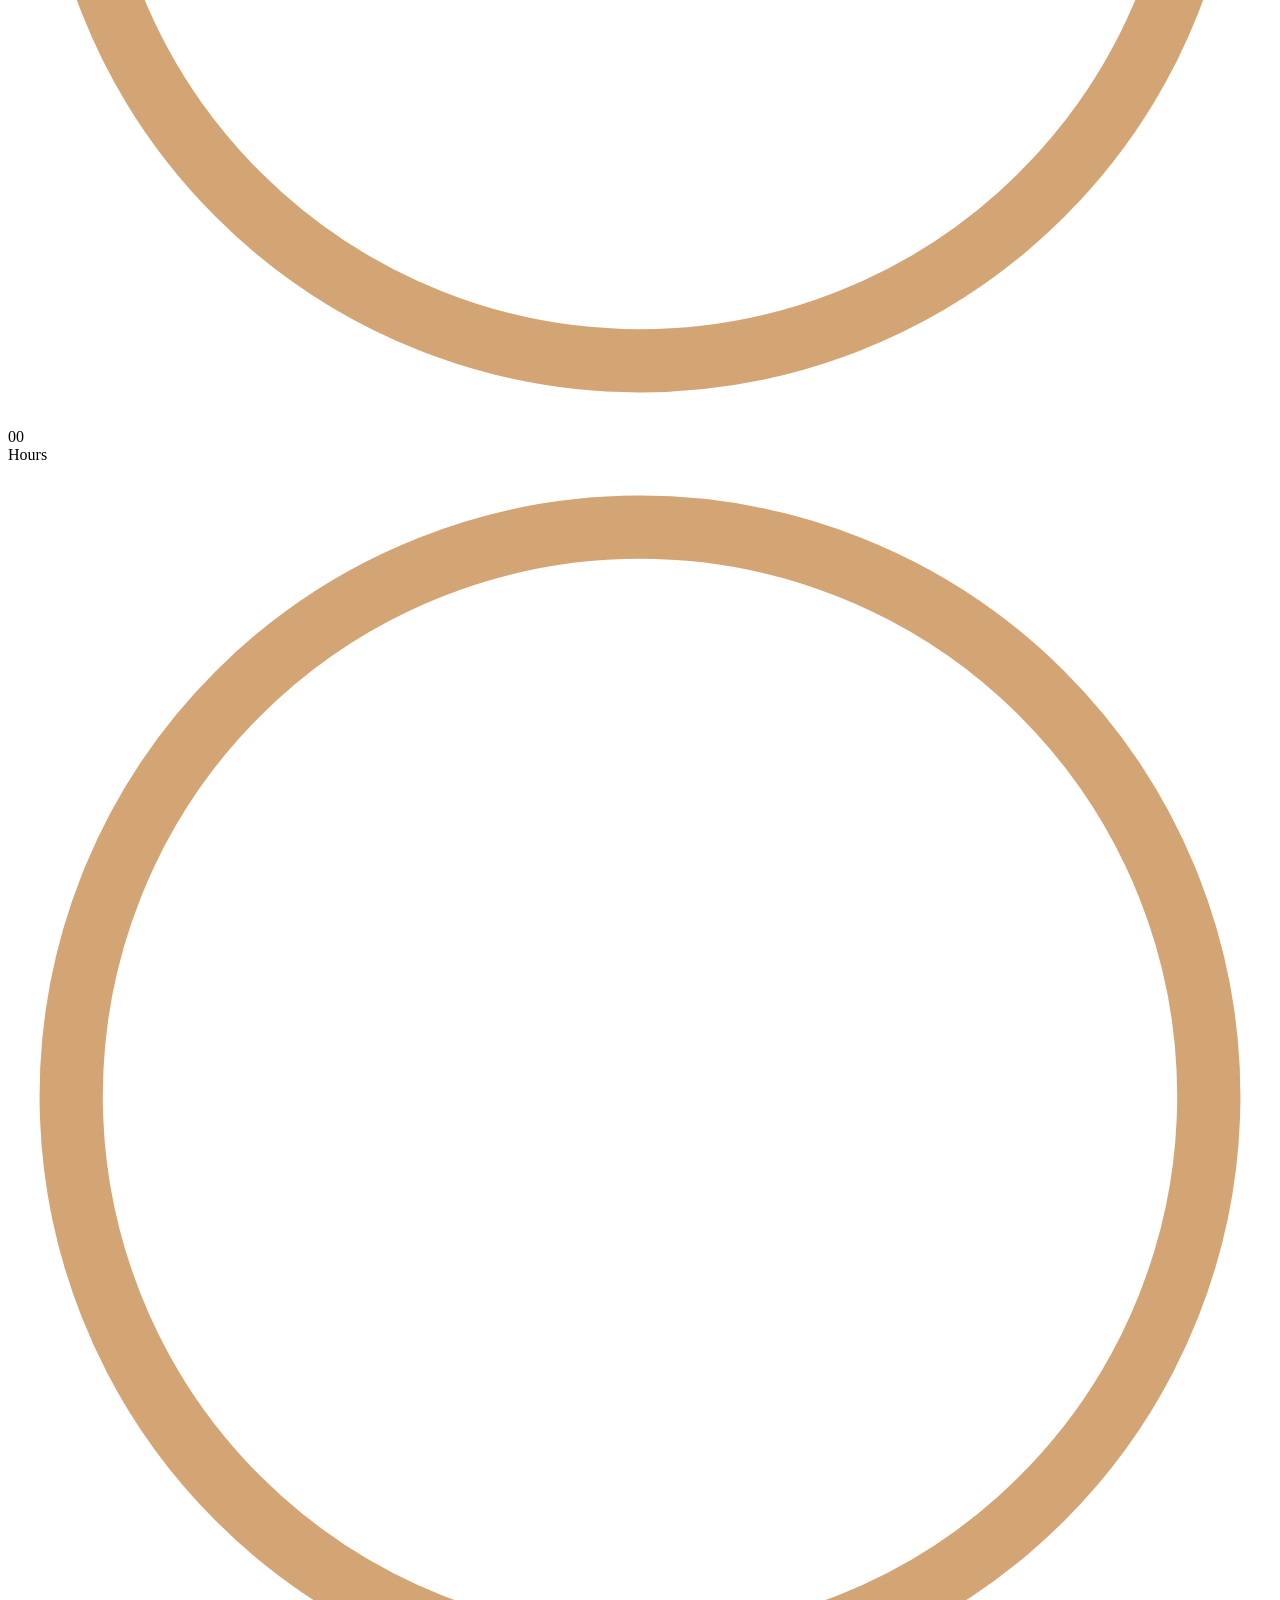
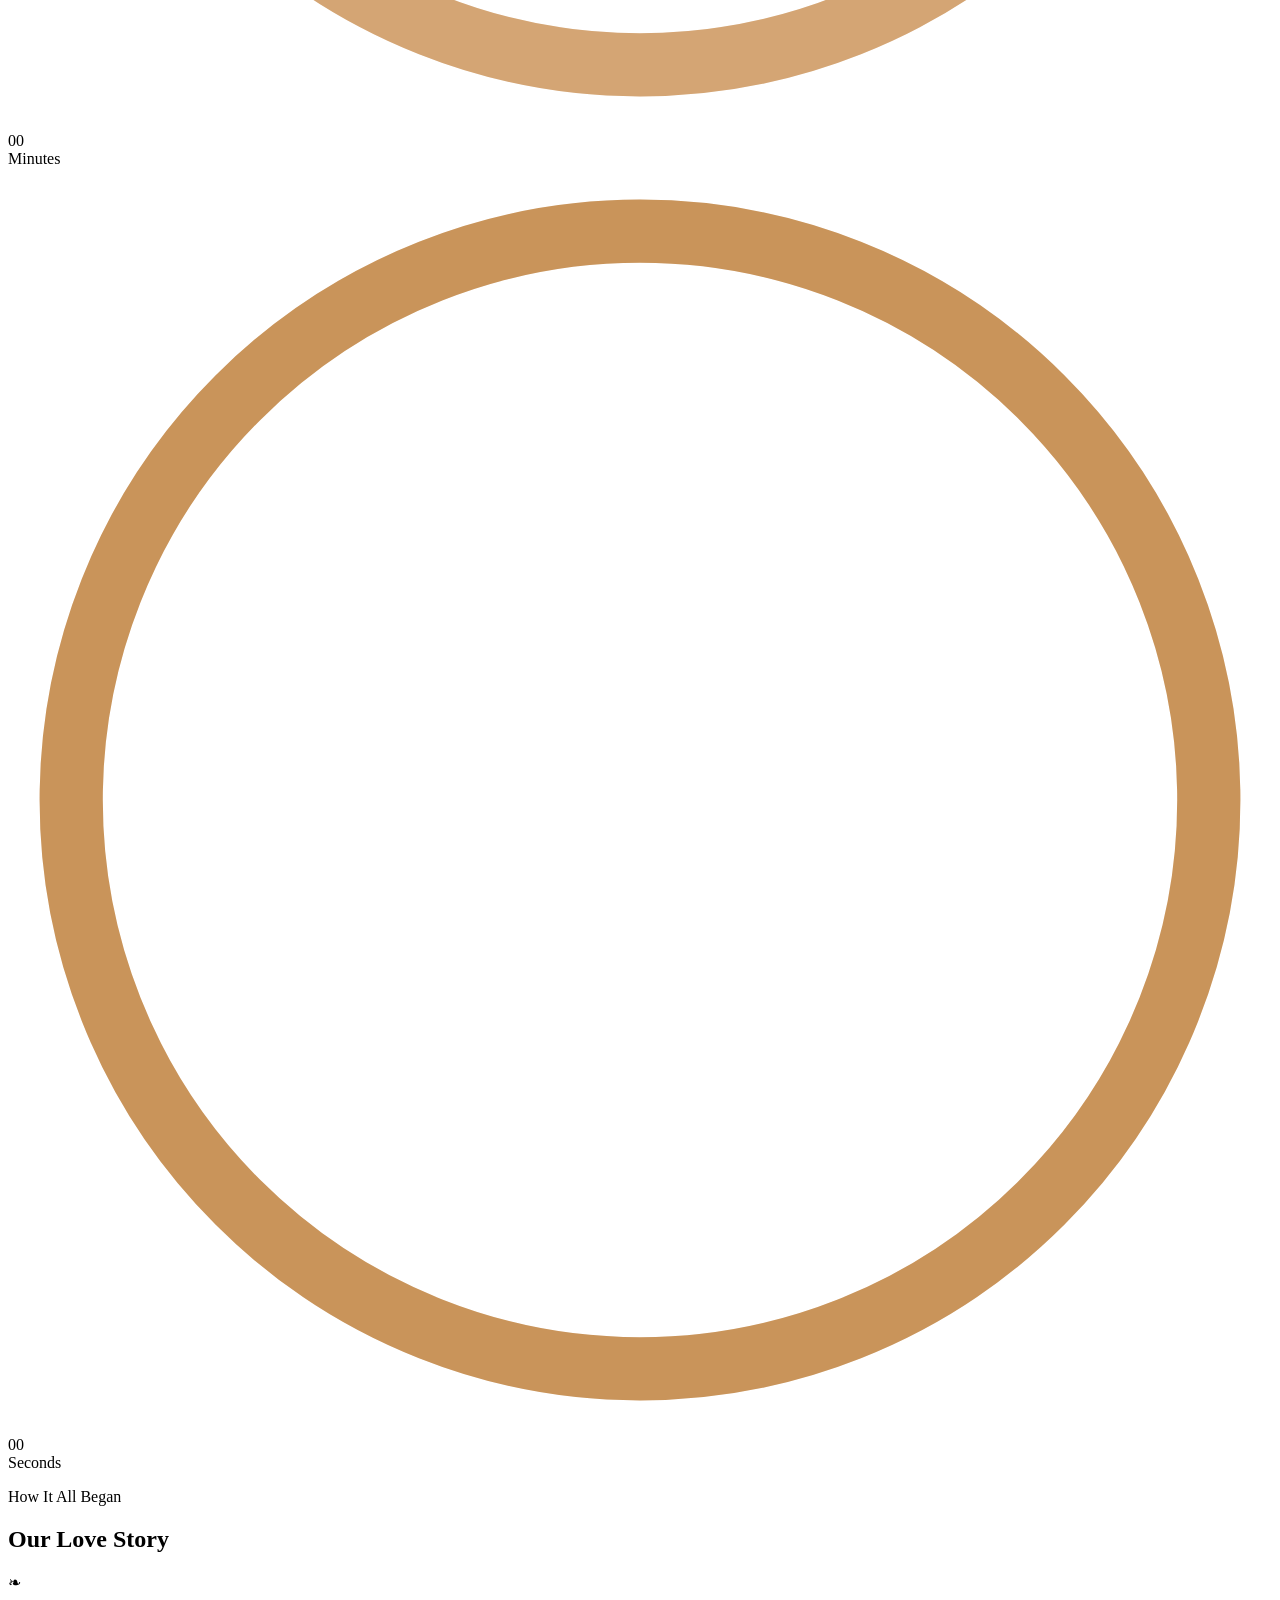
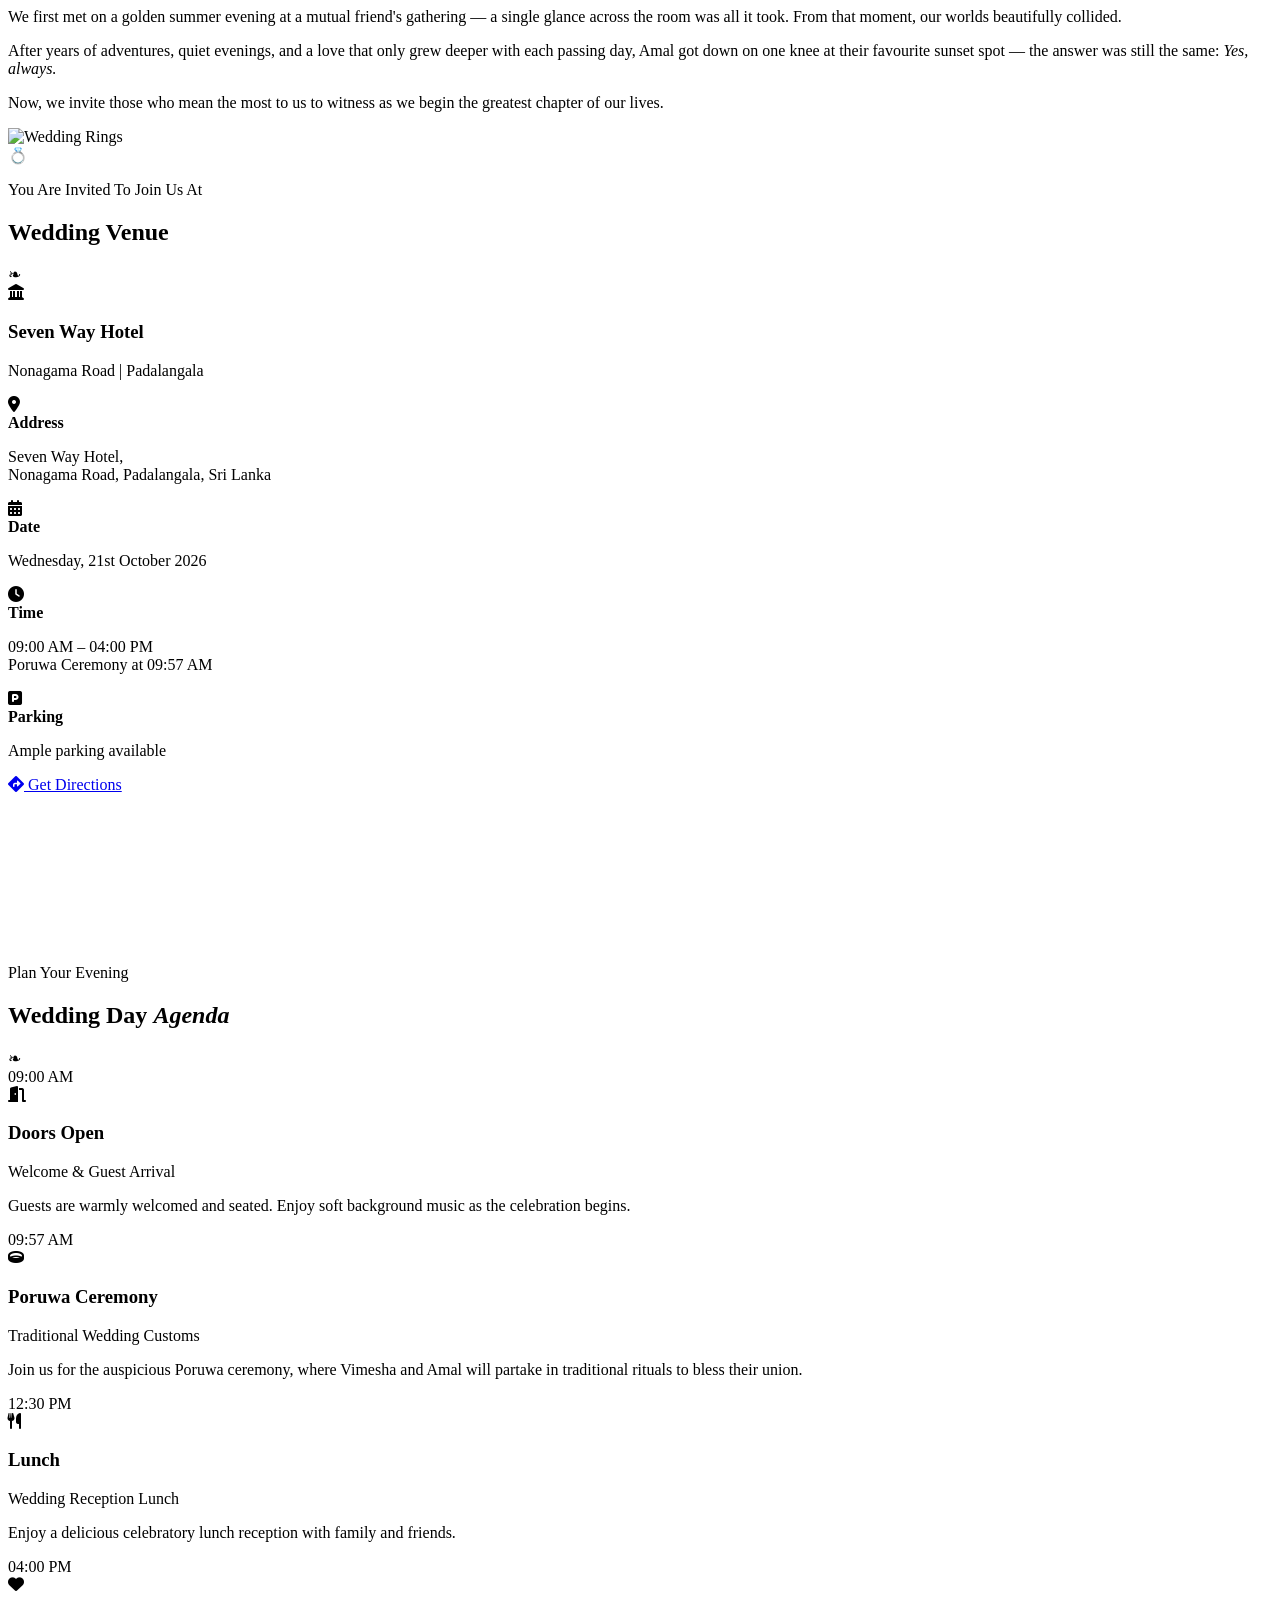
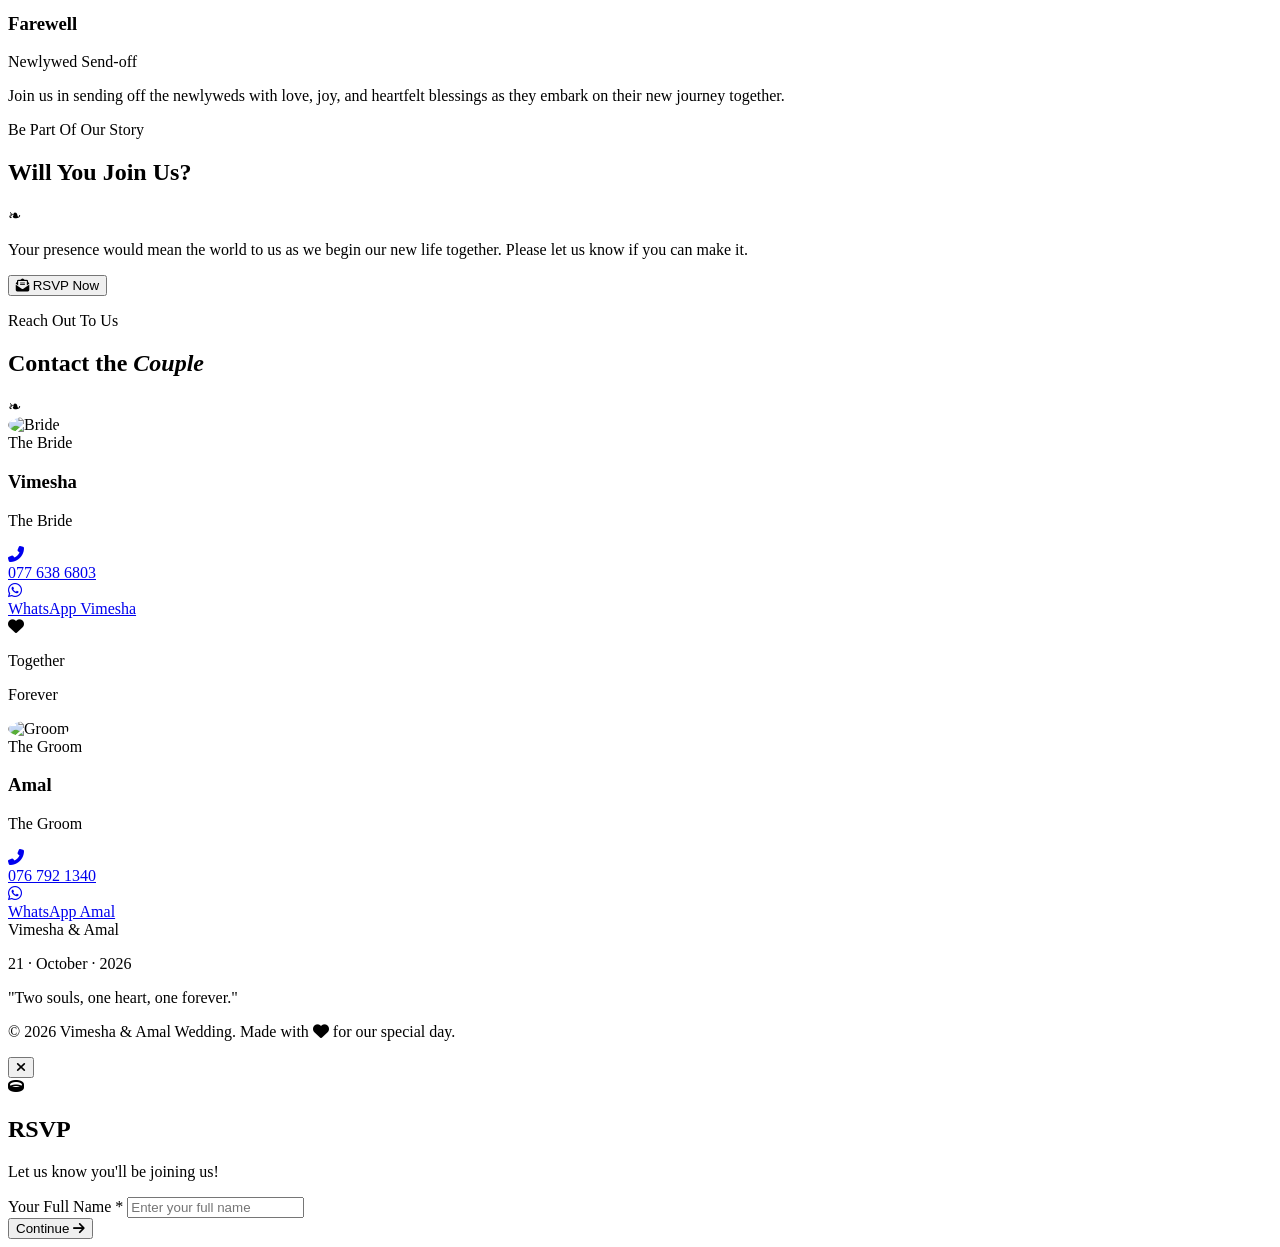
==== commit b91c2839: "Update bride/groom contact numbers and venue to Seven Way Hotel, Padalangala" ====
--- a/index.html
+++ b/index.html
@@ -130,8 +130,8 @@
           </div>
         </div>
         <p class="hero-venue-hint">
-          <i class="fas fa-map-marker-alt"></i> Lavenra Hotel &amp; Restaurant,
-          Barawakumbuka | Hambantota
+          <i class="fas fa-map-marker-alt"></i> Seven Way Hotel,
+          Nonagama Road | Padalangala
         </p>
         <a href="#countdown" class="hero-scroll-btn">
           <i class="fas fa-chevron-down"></i>
@@ -322,8 +322,8 @@
           <div class="venue-icon-wrap">
             <i class="fas fa-landmark"></i>
           </div>
-          <h3 class="venue-name">Lavenra Hotel &amp; Restaurant</h3>
-          <p class="venue-tagline">Barawakumbuka | Hambantota</p>
+          <h3 class="venue-name">Seven Way Hotel</h3>
+          <p class="venue-tagline">Nonagama Road | Padalangala</p>
           <div class="venue-info-list">
             <div class="venue-info-item">
               <div class="venue-info-icon">
@@ -331,7 +331,7 @@
               </div>
               <div>
                 <strong>Address</strong>
-                <p>Lavenra Hotel &amp; Restaurant,<br />Barawakumbuka, Hambantota, Sri Lanka</p>
+                <p>Seven Way Hotel,<br />Nonagama Road, Padalangala, Sri Lanka</p>
               </div>
             </div>
             <div class="venue-info-item">
@@ -359,7 +359,7 @@
             </div>
           </div>
           <a
-            href="https://www.google.com/maps/search/?api=1&query=Lavenra+Hotel+and+Restaurant+Barawakumbuka"
+            href="https://www.google.com/maps/search/?api=1&query=Seven+Way+Hotel+Nonagama+Road+Padalangala"
             target="_blank"
             class="directions-btn"
           >
@@ -368,14 +368,14 @@
         </div>
         <div class="venue-map-card">
           <iframe
-            src="https://maps.google.com/maps?q=Lavenra%20Hotel%20Restaurant%20Barawakumbuka&t=&z=14&ie=UTF8&iwloc=&output=embed"
+            src="https://maps.google.com/maps?q=Seven%20Way%20Hotel%20Nonagama%20Road%20Padalangala&t=&z=14&ie=UTF8&iwloc=&output=embed"
             width="100%"
             height="100%"
             style="border: 0"
             allowfullscreen=""
             loading="lazy"
             referrerpolicy="no-referrer-when-downgrade"
-            title="Lavenra Hotel and Restaurant - Wedding Venue"
+            title="Seven Way Hotel - Wedding Venue"
           >
           </iframe>
         </div>
@@ -488,14 +488,14 @@
           <h3>Vimesha</h3>
           <p class="contact-surname">The Bride</p>
           <div class="contact-info">
-            <a href="tel:+94714078473" class="contact-info-item">
+            <a href="tel:+94776386803" class="contact-info-item">
               <div class="contact-info-icon">
                 <i class="fas fa-phone-alt"></i>
               </div>
-              <span>071 407 8473</span>
+              <span>077 638 6803</span>
             </a>
             <a
-              href="https://wa.me/94714078473"
+              href="https://wa.me/94776386803"
               target="_blank"
               class="contact-info-item"
             >
@@ -525,14 +525,14 @@
           <h3>Amal</h3>
           <p class="contact-surname">The Groom</p>
           <div class="contact-info">
-            <a href="tel:+94762679287" class="contact-info-item">
+            <a href="tel:+94767921340" class="contact-info-item">
               <div class="contact-info-icon">
                 <i class="fas fa-phone-alt"></i>
               </div>
-              <span>076 267 9287</span>
+              <span>076 792 1340</span>
             </a>
             <a
-              href="https://wa.me/94762679287"
+              href="https://wa.me/94767921340"
               target="_blank"
               class="contact-info-item"
             >
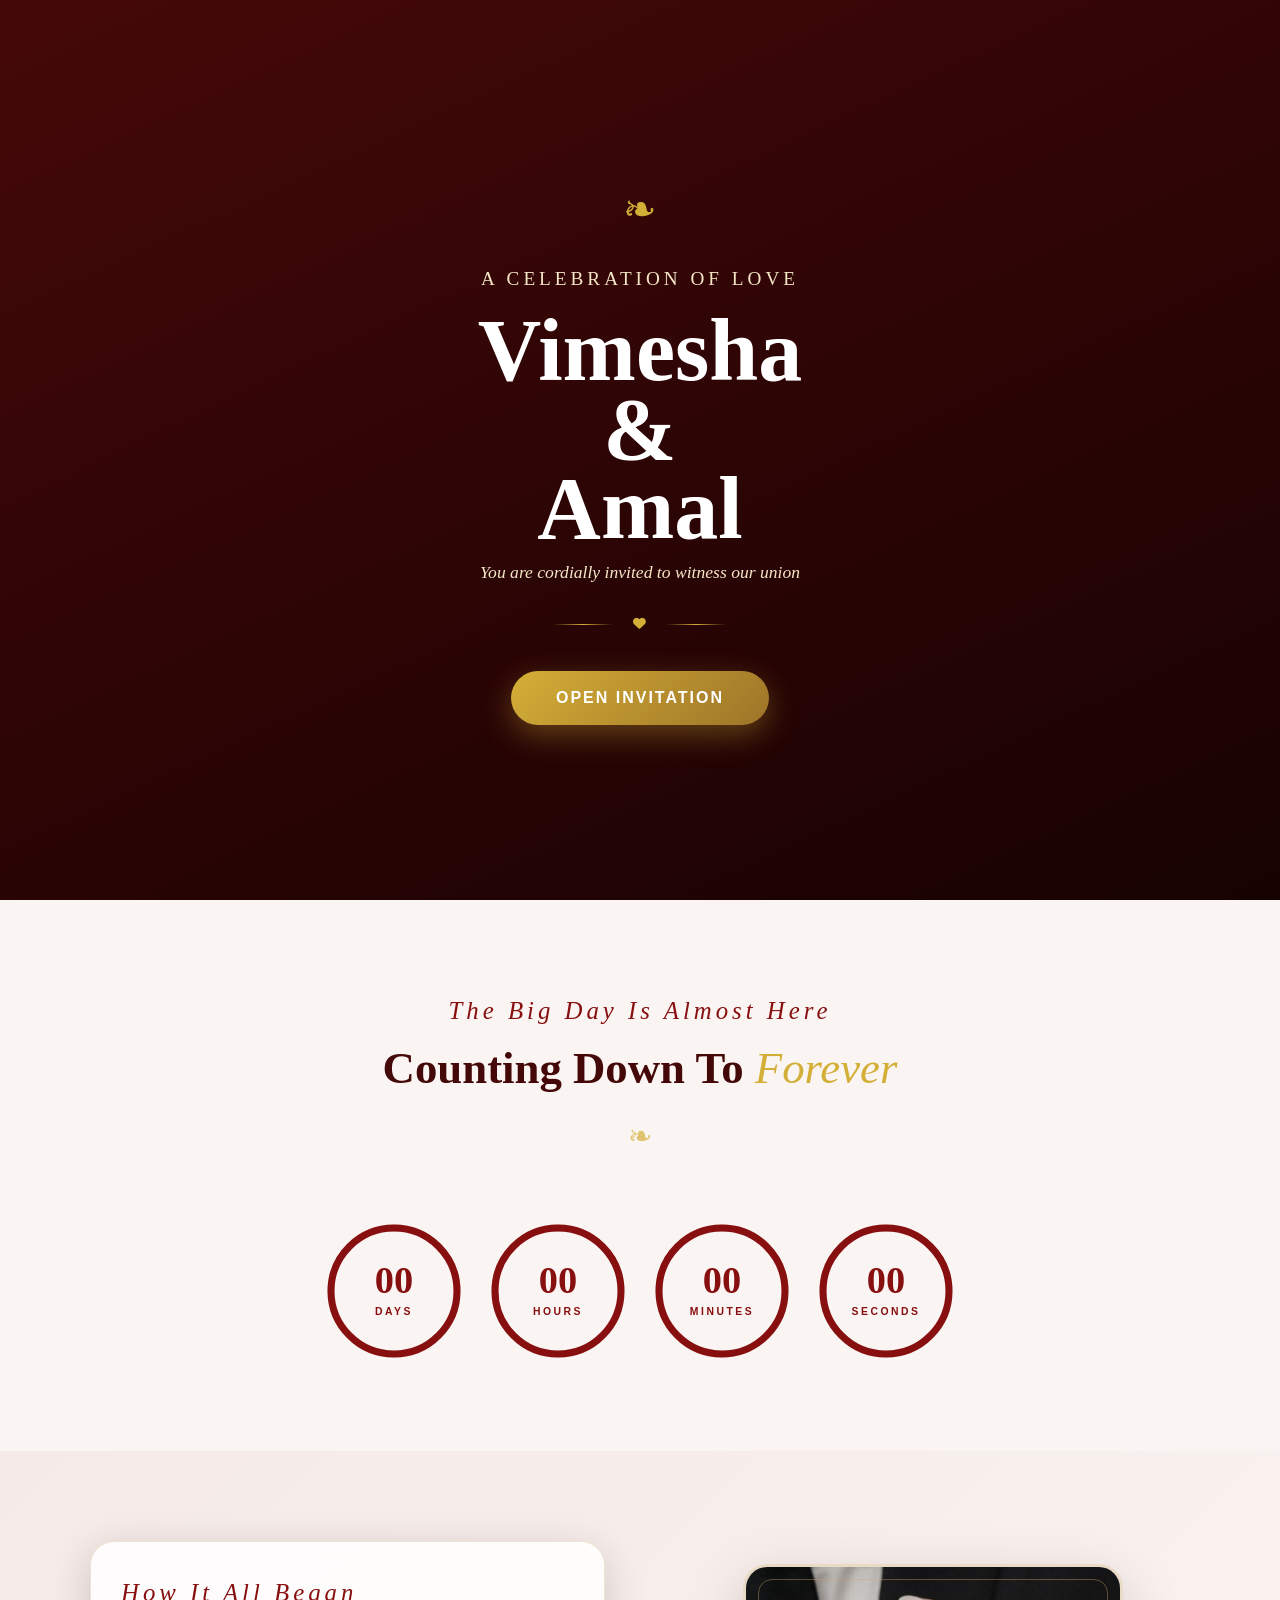
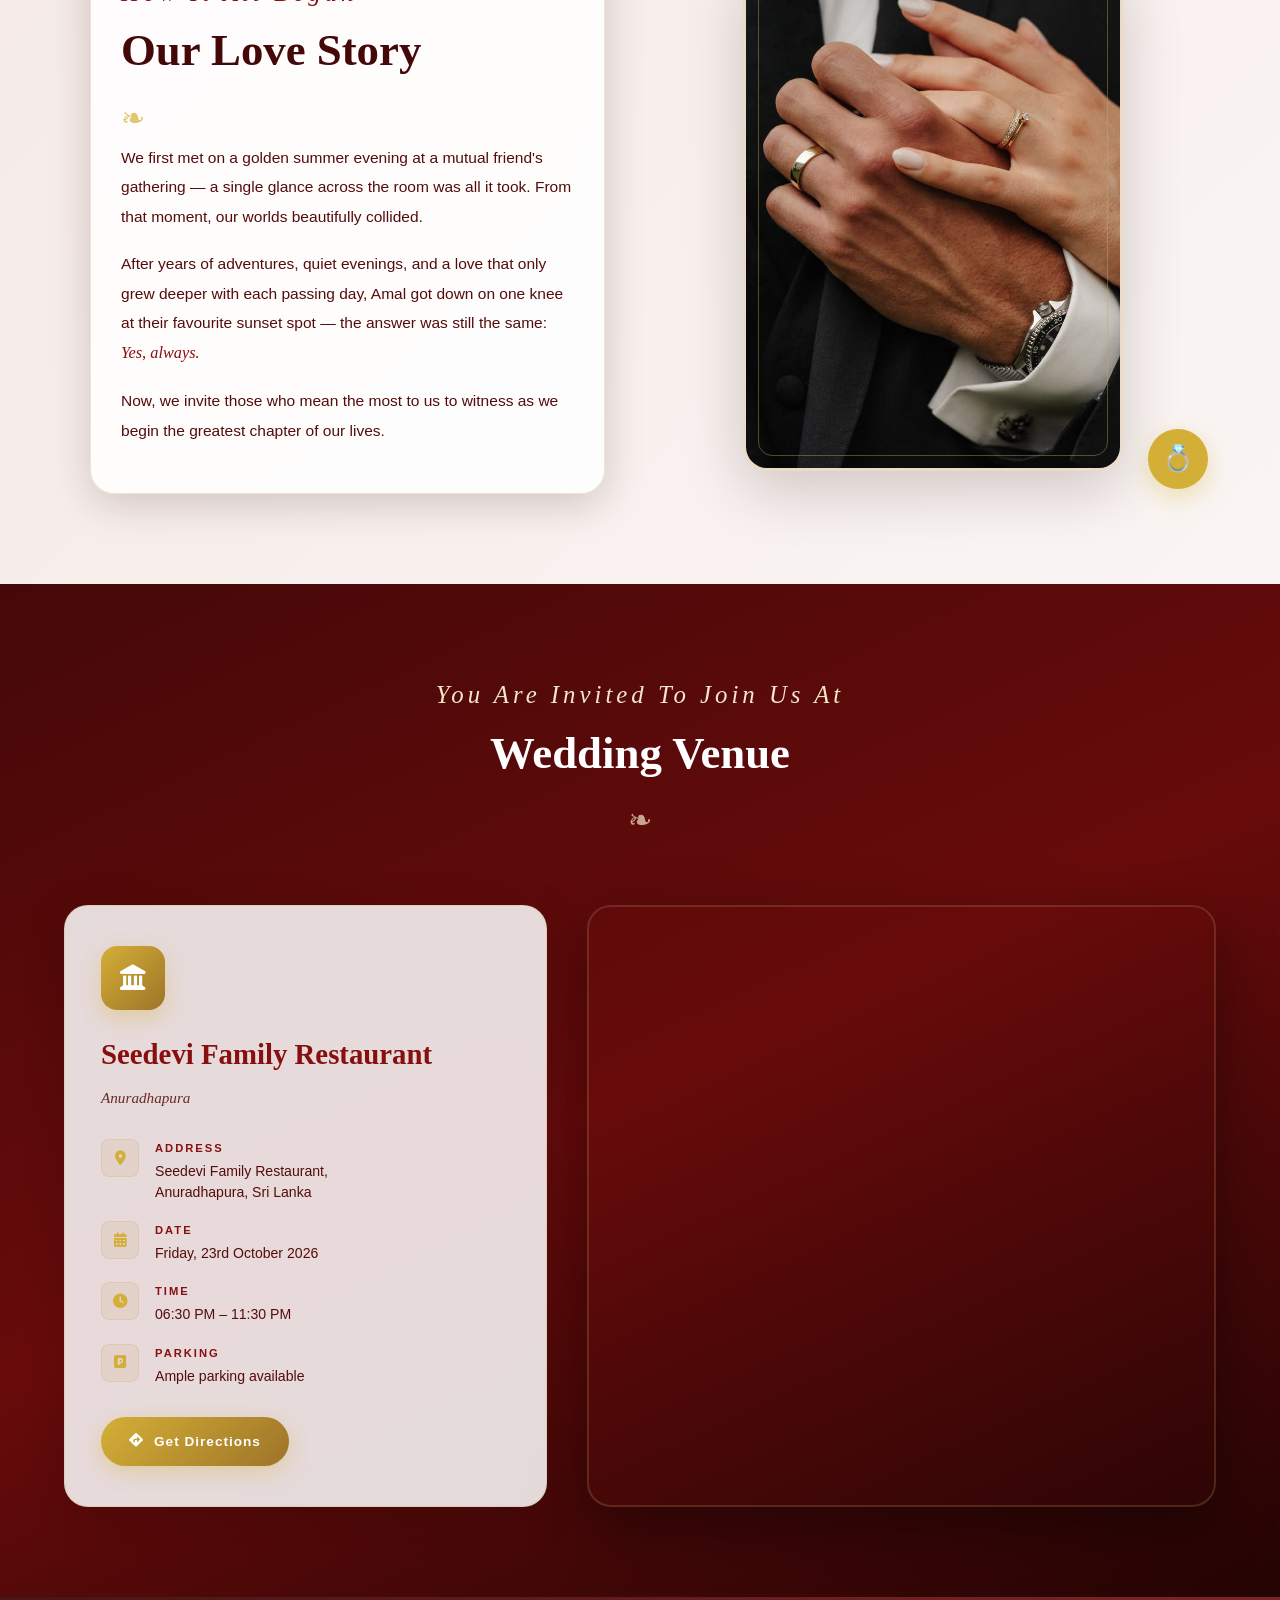
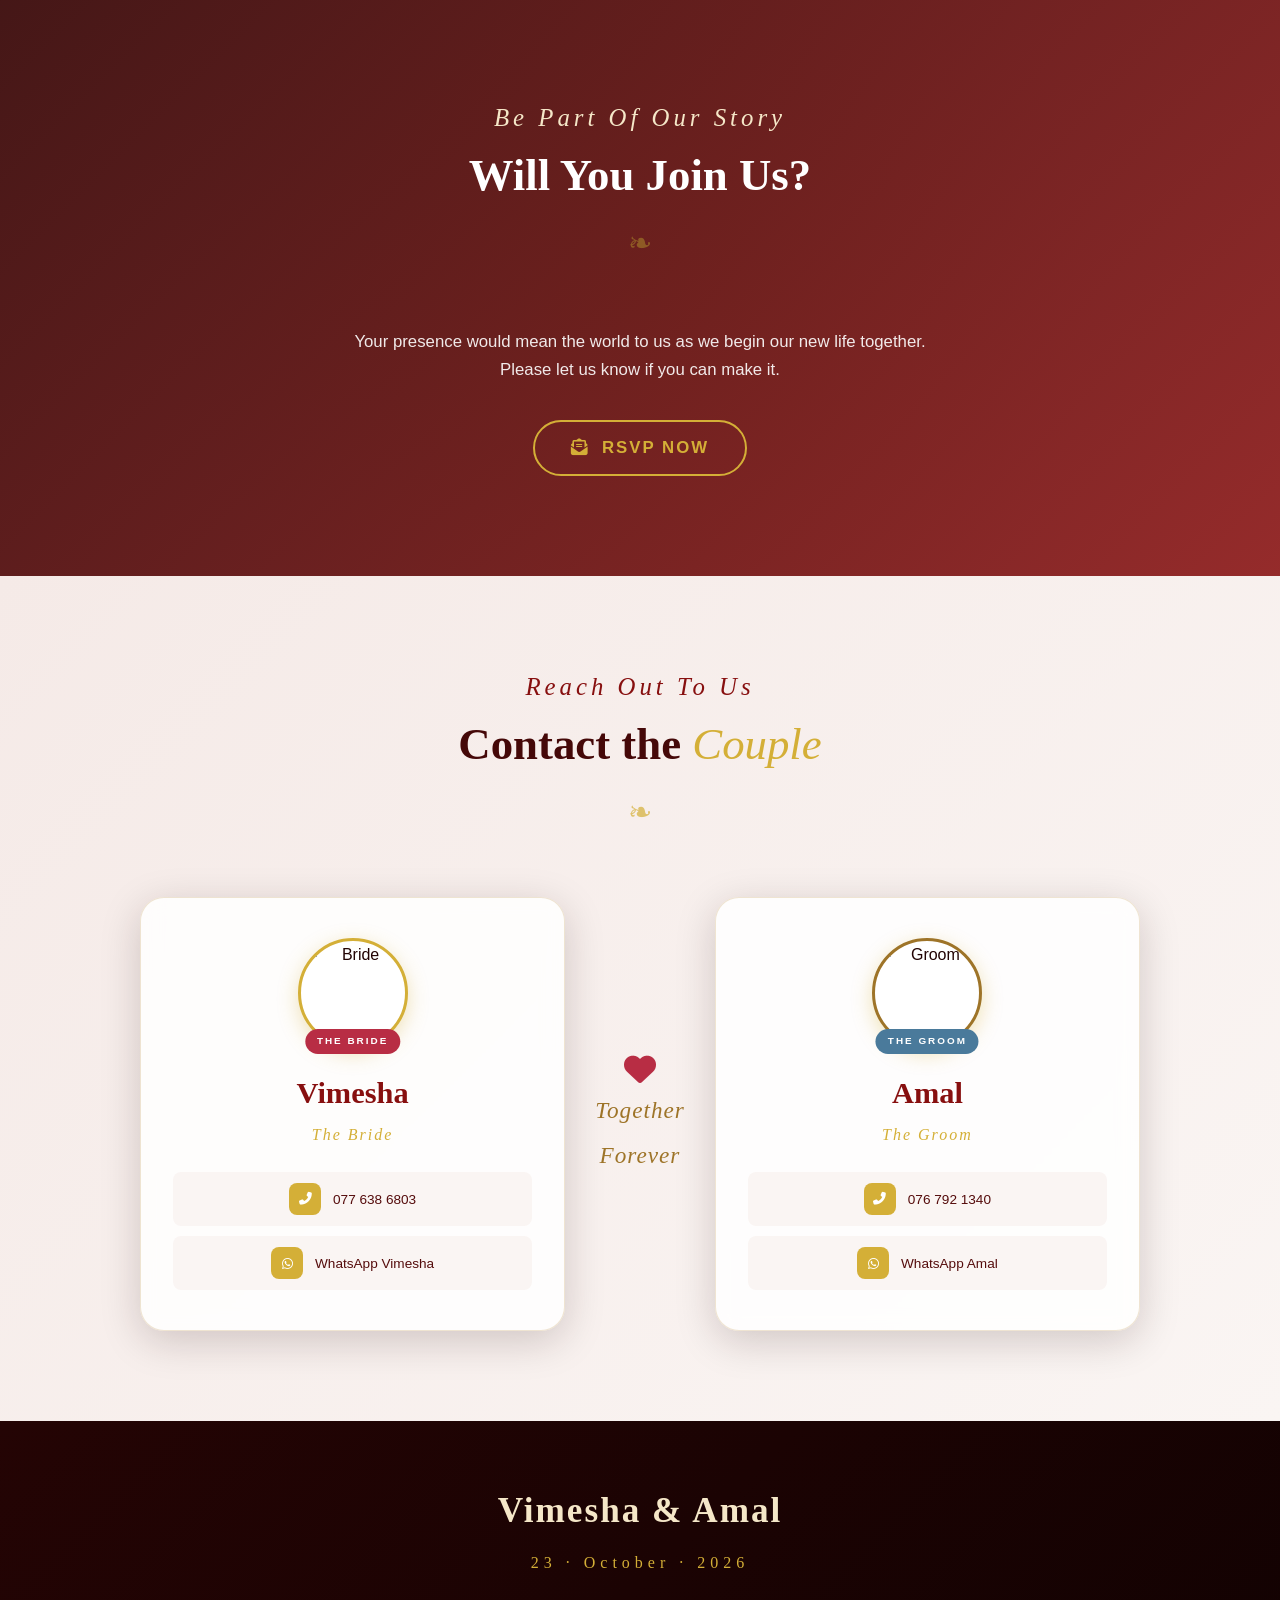
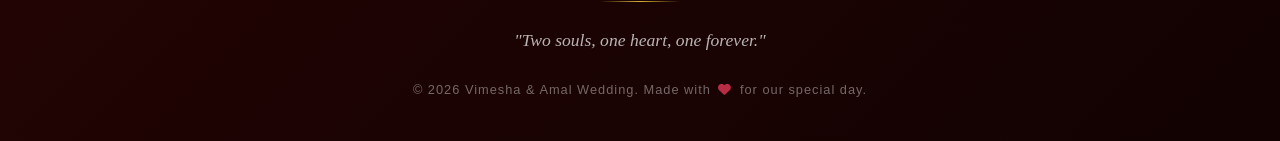
==== commit 02da0ac0: "Update theme to Dark Red (#870f0f) & Gold, set date to Oct 23, update venue to Seedevi Family Restau" ====
--- a/index.html
+++ b/index.html
@@ -6,29 +6,37 @@
     <title>Wedding Invitation | Vimesha & Amal</title>
 
     <!-- Meta Tags for WhatsApp/Social Link Preview -->
-    <meta
-      property="og:title"
-      content="Wedding Invitation | Vimesha & Amal"
-    />
+    <meta property="og:type" content="website" />
+    <meta property="og:site_name" content="Vimesha &amp; Amal Wedding" />
+    <meta property="og:title" content="Wedding Invitation | Vimesha &amp; Amal" />
     <meta
       property="og:description"
       content="We joyfully invite you to celebrate our wedding day! Click to view your personalized invitation."
     />
+    <meta property="og:url" content="https://amalvimesha-wedding-invitation.vercel.app/" />
     <meta
       property="og:image"
-      content="whatsapp-preview.jpg"
+      content="https://amalvimesha-wedding-invitation.vercel.app/whatsapp-preview.jpg"
     />
-    <meta itemprop="image" content="whatsapp-preview.jpg" />
+    <meta
+      property="og:image:secure_url"
+      content="https://amalvimesha-wedding-invitation.vercel.app/whatsapp-preview.jpg"
+    />
     <meta property="og:image:type" content="image/jpeg" />
-    <meta property="og:image:width" content="1388" />
-    <meta property="og:image:height" content="2080" />
-    <meta property="og:type" content="website" />
+    <meta property="og:image:width" content="768" />
+    <meta property="og:image:height" content="1151" />
+    <meta property="og:image:alt" content="Wedding Invitation | Vimesha &amp; Amal" />
+
+    <!-- Schema.org / Google -->
+    <meta itemprop="name" content="Wedding Invitation | Vimesha &amp; Amal" />
+    <meta itemprop="description" content="We joyfully invite you to celebrate our wedding day! Click to view your personalized invitation." />
+    <meta itemprop="image" content="https://amalvimesha-wedding-invitation.vercel.app/whatsapp-preview.jpg" />
+
+    <!-- Twitter Card -->
     <meta name="twitter:card" content="summary_large_image" />
-    <meta name="twitter:image" content="whatsapp-preview.jpg" />
-
-    <!-- IMPORTANT: Once you deploy to a service like Vercel or Netlify, 
-         replace 'https://your-domain.com/' with your actual live URL 
-         in the meta tags above for the preview to work correctly. -->
+    <meta name="twitter:title" content="Wedding Invitation | Vimesha &amp; Amal" />
+    <meta name="twitter:description" content="We joyfully invite you to celebrate our wedding day! Click to view your personalized invitation." />
+    <meta name="twitter:image" content="https://amalvimesha-wedding-invitation.vercel.app/whatsapp-preview.jpg" />
     <meta
       name="description"
       content="You are cordially invited to the wedding celebration of Amal &amp; Vimesha. Join us for a beautiful ceremony filled with love and joy."
@@ -91,7 +99,6 @@
       <ul class="nav-links">
         <li><a href="#countdown">Countdown</a></li>
         <li><a href="#venue">Venue</a></li>
-        <li><a href="#agenda">Agenda</a></li>
         <li><a href="#contact">Contact</a></li>
       </ul>
       <button class="nav-rsvp-btn" id="navRsvpBtn">RSVP Now</button>
@@ -114,7 +121,7 @@
           <div class="name groom-name">Amal</div>
         </h1>
         <p class="hero-invite-text" style="margin-top: 15px">
-          joyfully invite you to celebrate their wedding
+          joyfully invite you to celebrate their Homecoming
         </p>
         <div class="hero-divider">
           <span class="divider-line"></span>
@@ -123,15 +130,14 @@
         </div>
         <p class="wedding-tagline">Forever Begins Here</p>
         <div class="wedding-date-badge">
-          <span class="date-day">21</span>
+          <span class="date-day">23</span>
           <div class="date-month-year">
             <span>October</span>
             <span>2026</span>
           </div>
         </div>
         <p class="hero-venue-hint">
-          <i class="fas fa-map-marker-alt"></i> Seven Way Hotel,
-          Nonagama Road | Padalangala
+          <i class="fas fa-map-marker-alt"></i> Seedevi Family Restaurant, Anuradhapura
         </p>
         <a href="#countdown" class="hero-scroll-btn">
           <i class="fas fa-chevron-down"></i>
@@ -155,15 +161,15 @@
                 cy="60"
                 r="54"
                 fill="none"
-                stroke="rgba(212,165,116,0.15)"
-                stroke-width="6"
-              />
-              <circle
-                cx="60"
-                cy="60"
-                r="54"
-                fill="none"
-                stroke="#d4a574"
+                stroke="rgba(135, 15, 15, 0.15)"
+                stroke-width="6"
+              />
+              <circle
+                cx="60"
+                cy="60"
+                r="54"
+                fill="none"
+                stroke="#870f0f"
                 stroke-width="6"
                 stroke-dasharray="339.3"
                 stroke-dashoffset="0"
@@ -187,15 +193,15 @@
                 cy="60"
                 r="54"
                 fill="none"
-                stroke="rgba(212,165,116,0.15)"
-                stroke-width="6"
-              />
-              <circle
-                cx="60"
-                cy="60"
-                r="54"
-                fill="none"
-                stroke="#d4a574"
+                stroke="rgba(135, 15, 15, 0.15)"
+                stroke-width="6"
+              />
+              <circle
+                cx="60"
+                cy="60"
+                r="54"
+                fill="none"
+                stroke="#870f0f"
                 stroke-width="6"
                 stroke-dasharray="339.3"
                 stroke-dashoffset="0"
@@ -219,15 +225,15 @@
                 cy="60"
                 r="54"
                 fill="none"
-                stroke="rgba(212,165,116,0.15)"
-                stroke-width="6"
-              />
-              <circle
-                cx="60"
-                cy="60"
-                r="54"
-                fill="none"
-                stroke="#d4a574"
+                stroke="rgba(135, 15, 15, 0.15)"
+                stroke-width="6"
+              />
+              <circle
+                cx="60"
+                cy="60"
+                r="54"
+                fill="none"
+                stroke="#870f0f"
                 stroke-width="6"
                 stroke-dasharray="339.3"
                 stroke-dashoffset="0"
@@ -251,15 +257,15 @@
                 cy="60"
                 r="54"
                 fill="none"
-                stroke="rgba(212,165,116,0.15)"
-                stroke-width="6"
-              />
-              <circle
-                cx="60"
-                cy="60"
-                r="54"
-                fill="none"
-                stroke="#c9945a"
+                stroke="rgba(135, 15, 15, 0.15)"
+                stroke-width="6"
+              />
+              <circle
+                cx="60"
+                cy="60"
+                r="54"
+                fill="none"
+                stroke="#870f0f"
                 stroke-width="6"
                 stroke-dasharray="339.3"
                 stroke-dashoffset="0"
@@ -322,8 +328,8 @@
           <div class="venue-icon-wrap">
             <i class="fas fa-landmark"></i>
           </div>
-          <h3 class="venue-name">Seven Way Hotel</h3>
-          <p class="venue-tagline">Nonagama Road | Padalangala</p>
+          <h3 class="venue-name">Seedevi Family Restaurant</h3>
+          <p class="venue-tagline">Anuradhapura</p>
           <div class="venue-info-list">
             <div class="venue-info-item">
               <div class="venue-info-icon">
@@ -331,7 +337,7 @@
               </div>
               <div>
                 <strong>Address</strong>
-                <p>Seven Way Hotel,<br />Nonagama Road, Padalangala, Sri Lanka</p>
+                <p>Seedevi Family Restaurant,<br />Anuradhapura, Sri Lanka</p>
               </div>
             </div>
             <div class="venue-info-item">
@@ -340,14 +346,14 @@
               </div>
               <div>
                 <strong>Date</strong>
-                <p>Wednesday, 21st October 2026</p>
+                <p>Friday, 23rd October 2026</p>
               </div>
             </div>
             <div class="venue-info-item">
               <div class="venue-info-icon"><i class="fas fa-clock"></i></div>
               <div>
                 <strong>Time</strong>
-                <p>09:00 AM – 04:00 PM<br />Poruwa Ceremony at 09:57 AM</p>
+                <p>06:30 PM – 11:30 PM</p>
               </div>
             </div>
             <div class="venue-info-item">
@@ -359,7 +365,7 @@
             </div>
           </div>
           <a
-            href="https://www.google.com/maps/search/?api=1&query=Seven+Way+Hotel+Nonagama+Road+Padalangala"
+            href="https://www.google.com/maps/search/?api=1&query=Seedevi+Family+Restaurant+Anuradhapura"
             target="_blank"
             class="directions-btn"
           >
@@ -368,85 +374,16 @@
         </div>
         <div class="venue-map-card">
           <iframe
-            src="https://maps.google.com/maps?q=Seven%20Way%20Hotel%20Nonagama%20Road%20Padalangala&t=&z=14&ie=UTF8&iwloc=&output=embed"
+            src="https://maps.google.com/maps?q=Seedevi%20Family%20Restaurant%20Anuradhapura&t=&z=14&ie=UTF8&iwloc=&output=embed"
             width="100%"
             height="100%"
             style="border: 0"
             allowfullscreen=""
             loading="lazy"
             referrerpolicy="no-referrer-when-downgrade"
-            title="Seven Way Hotel - Wedding Venue"
+            title="Seedevi Family Restaurant - Venue"
           >
           </iframe>
-        </div>
-      </div>
-    </section>
-
-    <!-- Agenda Section -->
-    <section class="agenda-section" id="agenda">
-      <div class="section-header">
-        <p class="section-subtitle">Plan Your Evening</p>
-        <h2 class="section-title">Wedding Day <em>Agenda</em></h2>
-        <div class="section-ornament">❧</div>
-      </div>
-      <div class="timeline">
-        <div class="timeline-item" data-animate>
-          <div class="timeline-time">09:00 AM</div>
-          <div class="timeline-marker">
-            <div class="marker-icon"><i class="fas fa-door-open"></i></div>
-          </div>
-          <div class="timeline-content">
-            <h3 data-time="09:00 AM">Doors Open</h3>
-            <p>Welcome &amp; Guest Arrival</p>
-            <p class="timeline-desc">
-              Guests are warmly welcomed and seated. Enjoy soft background music
-              as the celebration begins.
-            </p>
-          </div>
-        </div>
-
-        <div class="timeline-item" data-animate>
-          <div class="timeline-time">09:57 AM</div>
-          <div class="timeline-marker">
-            <div class="marker-icon"><i class="fas fa-ring"></i></div>
-          </div>
-          <div class="timeline-content">
-            <h3 data-time="09:57 AM">Poruwa Ceremony</h3>
-            <p>Traditional Wedding Customs</p>
-            <p class="timeline-desc">
-              Join us for the auspicious Poruwa ceremony, where Vimesha and
-              Amal will partake in traditional rituals to bless their union.
-            </p>
-          </div>
-        </div>
-
-        <div class="timeline-item" data-animate>
-          <div class="timeline-time">12:30 PM</div>
-          <div class="timeline-marker">
-            <div class="marker-icon"><i class="fas fa-utensils"></i></div>
-          </div>
-          <div class="timeline-content">
-            <h3 data-time="12:30 PM">Lunch</h3>
-            <p>Wedding Reception Lunch</p>
-            <p class="timeline-desc">
-              Enjoy a delicious celebratory lunch reception with family and friends.
-            </p>
-          </div>
-        </div>
-
-        <div class="timeline-item" data-animate>
-          <div class="timeline-time">04:00 PM</div>
-          <div class="timeline-marker">
-            <div class="marker-icon"><i class="fas fa-heart"></i></div>
-          </div>
-          <div class="timeline-content">
-            <h3 data-time="04:00 PM">Farewell</h3>
-            <p>Newlywed Send-off</p>
-            <p class="timeline-desc">
-              Join us in sending off the newlyweds with love, joy, and heartfelt
-              blessings as they embark on their new journey together.
-            </p>
-          </div>
         </div>
       </div>
     </section>
@@ -550,7 +487,7 @@
     <footer class="footer">
       <div class="footer-content">
         <div class="footer-names">Vimesha &amp; Amal</div>
-        <p class="footer-date">21 · October · 2026</p>
+        <p class="footer-date">23 · October · 2026</p>
         <div class="footer-divider-line"></div>
         <p class="footer-quote">"Two souls, one heart, one forever."</p>
         <p class="footer-copy">
--- a/styles.css
+++ b/styles.css
@@ -0,0 +1,2321 @@
+/* =========================================
+   BASE RESET & VARIABLES
+   ========================================= */
+*, *::before, *::after {
+    margin: 0;
+    padding: 0;
+    box-sizing: border-box;
+}
+
+:root {
+    /* Luxury Gold Palette */
+    --gold: #d4af37;
+    --gold-light: #f5e7c8;
+    --gold-dark: #9e7428;
+    --gold-shimmer: #e8c872;
+    --gold-gradient: linear-gradient(135deg, #f5e7c8 0%, #d4af37 50%, #9e7428 100%);
+
+    /* Dark Luxury Red Palette (#870f0f) */
+    --red: #870f0f;
+    --red-dark: #450808;
+    --red-deep: #240404;
+    --red-mid: #680b0b;
+    --red-light: #ab1717;
+    --red-velvet: #6b0c0c;
+
+    /* Theme Aliases for compatibility */
+    --brown: var(--red);
+    --brown-dark: var(--red-dark);
+
+    /* Romantic Cozy Backgrounds & Accents */
+    --cream: #faf5f3;
+    --cream-dark: #f5eae7;
+    --white: #ffffff;
+    --text-dark: #220303;
+    --text-mid: #550c0c;
+    --text-light: #a0743b;
+    --rose: #b82d44;
+    --rose-light: #faebee;
+
+    /* Luxury Glow & Shadows */
+    --shadow-gold: rgba(212, 175, 55, 0.35);
+    --shadow-dark: rgba(34, 3, 3, 0.18);
+    --shadow-red: rgba(135, 15, 15, 0.32);
+
+    --font-serif: 'Playfair Display', Georgia, serif;
+    --font-cursive: 'Cormorant Garamond', serif;
+    --font-sans: 'Poppins', sans-serif;
+    --transition: 0.35s cubic-bezier(0.4, 0, 0.2, 1);
+    --radius: 16px;
+    --radius-sm: 8px;
+    --radius-lg: 24px;
+    --radius-pill: 100px;
+}
+
+html {
+    scroll-behavior: smooth;
+    font-size: 16px;
+}
+
+body {
+    font-family: var(--font-sans);
+    color: var(--text-dark);
+    background-color: var(--cream);
+    line-height: 1.7;
+    overflow-x: hidden;
+}
+
+/* =========================================
+   MUSIC CONTROL BUTTON
+   ========================================= */
+.music-toggle-btn {
+    position: fixed;
+    top: 20px;
+    left: 20px;
+    z-index: 101;
+    width: 50px;
+    height: 50px;
+    border-radius: 50%;
+    background: linear-gradient(135deg, #d4af37 0%, #9e7428 100%);
+    border: none;
+    color: white;
+    font-size: 20px;
+    cursor: pointer;
+    box-shadow: 0 4px 15px rgba(212, 175, 55, 0.35);
+    transition: all 0.3s ease;
+    display: flex;
+    align-items: center;
+    justify-content: center;
+}
+
+.music-toggle-btn:hover {
+    transform: scale(1.1);
+    box-shadow: 0 6px 20px rgba(212, 175, 55, 0.5);
+}
+
+.music-toggle-btn:active {
+    transform: scale(0.95);
+}
+
+.music-toggle-btn.muted {
+    background: linear-gradient(135deg, #ccc 0%, #bbb 100%);
+}
+
+.music-toggle-btn i {
+    animation: musicPulse 0.6s ease-in-out infinite;
+}
+
+.music-toggle-btn.muted i {
+    animation: none;
+}
+
+@keyframes musicPulse {
+    0%, 100% {
+        transform: scale(1);
+    }
+    50% {
+        transform: scale(1.15);
+    }
+}
+
+/* =========================================
+   ROSE PETAL CANVAS
+   ========================================= */
+.petals-canvas {
+    position: fixed;
+    top: 0; left: 0;
+    width: 100%; height: 100%;
+    pointer-events: none;
+    z-index: 9998;
+}
+
+/* =========================================
+   NAVIGATION
+   ========================================= */
+.nav {
+    position: fixed;
+    top: 0; left: 0; right: 0;
+    z-index: 1000;
+    display: flex;
+    align-items: center;
+    justify-content: space-between;
+    padding: 18px 5%;
+    transition: var(--transition);
+    background: transparent;
+}
+
+.nav.scrolled {
+    background: var(--white);
+    padding: 12px 5%;
+    box-shadow: 0 4px 20px var(--shadow-dark);
+}
+
+.nav-logo {
+    font-family: var(--font-serif);
+    font-size: 1.5rem;
+    font-weight: 700;
+    color: var(--white);
+    letter-spacing: 3px;
+    transition: color var(--transition);
+}
+
+.nav.scrolled .nav-logo {
+    color: var(--brown);
+}
+
+.nav-links {
+    display: flex;
+    list-style: none;
+    gap: 35px;
+}
+
+.nav-links a {
+    text-decoration: none;
+    font-size: 0.8rem;
+    font-weight: 500;
+    letter-spacing: 2px;
+    text-transform: uppercase;
+    color: rgba(255,255,255,0.9);
+    transition: color var(--transition);
+    position: relative;
+}
+
+.nav.scrolled .nav-links a {
+    color: var(--text-mid);
+}
+
+.nav-links a::after {
+    content: '';
+    position: absolute;
+    bottom: -4px; left: 0;
+    width: 0; height: 1.5px;
+    background: var(--gold);
+    transition: width var(--transition);
+}
+
+.nav-links a:hover::after { width: 100%; }
+.nav-links a:hover { color: var(--gold); }
+
+.nav-rsvp-btn {
+    background: var(--gold);
+    color: var(--white);
+    border: none;
+    padding: 10px 24px;
+    border-radius: var(--radius-pill);
+    font-family: var(--font-sans);
+    font-size: 0.78rem;
+    font-weight: 600;
+    letter-spacing: 2px;
+    text-transform: uppercase;
+    cursor: pointer;
+    transition: var(--transition);
+    box-shadow: 0 4px 20px var(--shadow-gold);
+}
+
+.nav-rsvp-btn:hover {
+    background: var(--gold-dark);
+    transform: translateY(-2px);
+    box-shadow: 0 8px 28px var(--shadow-gold);
+}
+
+/* =========================================
+   HERO SECTION
+   ========================================= */
+.hero {
+    position: relative;
+    min-height: 100svh;
+    min-height: 100dvh;
+    display: flex;
+    align-items: center;
+    justify-content: center;
+    text-align: center;
+    overflow: hidden;
+    background-image: linear-gradient(155deg, rgba(46,6,6,0.82) 0%, rgba(135,15,15,0.58) 40%, rgba(20,2,2,0.92) 100%), url('parallax-bg.jpg');
+    background-attachment: fixed;
+    background-position: center;
+    background-repeat: no-repeat;
+    background-size: cover;
+    padding-top: env(safe-area-inset-top);
+}
+
+.hero-overlay {
+    position: absolute;
+    inset: 0;
+}
+
+.hero-particles {
+    position: absolute;
+    inset: 0;
+    pointer-events: none;
+}
+
+.hero-particle {
+    position: absolute;
+    border-radius: 50%;
+    background: var(--gold);
+    opacity: 0.15;
+    animation: particleFloat ease-in-out infinite;
+}
+
+@keyframes particleFloat {
+    0%, 100% { transform: translateY(0) scale(1); opacity: 0.15; }
+    50% { transform: translateY(-40px) scale(1.1); opacity: 0.25; }
+}
+
+.hero-content {
+    position: relative;
+    z-index: 2;
+    padding: 20px;
+    animation: heroFadeIn 1.2s ease-out both;
+}
+
+@keyframes heroFadeIn {
+    from { opacity: 0; transform: translateY(30px); }
+    to { opacity: 1; transform: translateY(0); }
+}
+
+.hero-invite-text {
+    font-family: var(--font-cursive);
+    font-size: 1.05rem;
+    font-weight: 300;
+    color: var(--gold-light);
+    letter-spacing: 3px;
+    margin-bottom: 4px;
+    opacity: 0.85;
+}
+
+.hero-divider {
+    display: flex;
+    align-items: center;
+    justify-content: center;
+    gap: 16px;
+    margin: 20px 0;
+}
+
+.divider-line {
+    display: block;
+    height: 1px;
+    width: 80px;
+    background: linear-gradient(to right, transparent, var(--gold), transparent);
+}
+
+.divider-heart {
+    color: var(--gold);
+    font-size: 0.9rem;
+    animation: heartPulse 2s ease-in-out infinite;
+}
+
+@keyframes heartPulse {
+    0%, 100% { transform: scale(1); }
+    50% { transform: scale(1.2); }
+}
+
+.bride-groom-names {
+    display: flex;
+    flex-direction: column;
+    align-items: center;
+    gap: 0;
+    margin: 10px 0;
+}
+
+.name {
+    font-family: 'Alex Brush', cursive;
+    font-size: clamp(56px, 12vw, 120px);
+    font-weight: 400;
+    color: var(--white);
+    line-height: 0.85;
+    letter-spacing: 2px;
+    text-shadow: 0 4px 30px rgba(0,0,0,0.4);
+    display: block;
+}
+
+.ampersand {
+    font-family: var(--font-cursive);
+    font-size: clamp(36px, 5vw, 60px);
+    font-style: italic;
+    color: var(--gold);
+    display: block;
+    line-height: 1;
+    margin: 4px 0;
+}
+
+.wedding-tagline {
+    font-family: var(--font-cursive);
+    font-size: clamp(1.2rem, 3vw, 2rem);
+    font-style: italic;
+    font-weight: 300;
+    color: var(--gold-light);
+    margin-bottom: 30px;
+    letter-spacing: 2px;
+}
+
+.wedding-date-badge {
+    display: inline-flex;
+    align-items: center;
+    gap: 16px;
+    background: rgba(201, 169, 110, 0.12);
+    border: 1px solid rgba(201, 169, 110, 0.3);
+    backdrop-filter: blur(10px);
+    padding: 16px 36px;
+    border-radius: var(--radius-pill);
+    margin-bottom: 20px;
+}
+
+.date-day {
+    font-family: var(--font-serif);
+    font-size: 3.2rem;
+    font-weight: 700;
+    color: var(--gold);
+    line-height: 1;
+}
+
+.date-month-year {
+    display: flex;
+    flex-direction: column;
+    text-align: left;
+    border-left: 1px solid rgba(201, 169, 110, 0.4);
+    padding-left: 16px;
+}
+
+.date-month-year span {
+    font-family: var(--font-cursive);
+    font-size: 1.1rem;
+    letter-spacing: 3px;
+    color: var(--gold-light);
+    text-transform: uppercase;
+    line-height: 1.3;
+}
+
+.hero-venue-hint {
+    font-size: 0.85rem;
+    color: rgba(255,255,255,0.6);
+    letter-spacing: 2px;
+    text-transform: uppercase;
+    margin-bottom: 40px;
+}
+
+.hero-venue-hint i {
+    color: var(--gold);
+    margin-right: 6px;
+}
+
+.hero-scroll-btn {
+    display: inline-flex;
+    align-items: center;
+    justify-content: center;
+    width: 46px; height: 46px;
+    border: 1.5px solid rgba(201, 169, 110, 0.4);
+    border-radius: 50%;
+    color: var(--gold);
+    text-decoration: none;
+    font-size: 1rem;
+    animation: scrollBounce 2.5s ease-in-out infinite;
+    transition: var(--transition);
+}
+
+.hero-scroll-btn:hover {
+    background: rgba(201,169,110,0.15);
+    border-color: var(--gold);
+}
+
+@keyframes scrollBounce {
+    0%, 100% { transform: translateY(0); }
+    50% { transform: translateY(8px); }
+}
+
+/* =========================================
+   SECTION HEADERS
+   ========================================= */
+.section-header {
+    text-align: center;
+    margin-bottom: 60px;
+}
+
+.section-subtitle {
+    font-family: var(--font-cursive);
+    font-size: 1.55rem;
+    font-style: italic;
+    color: var(--brown);
+    letter-spacing: 4px;
+    margin-bottom: 10px;
+    display: block;
+}
+
+.section-title {
+    font-family: var(--font-serif);
+    font-size: clamp(2rem, 4vw, 2.8rem);
+    color: var(--brown-dark);
+    font-weight: 700;
+    line-height: 1.2;
+    margin-bottom: 16px;
+}
+
+.section-title em {
+    font-family: var(--font-cursive);
+    font-style: italic;
+    color: var(--gold);
+    font-weight: 400;
+}
+
+.section-ornament {
+    font-size: 1.8rem;
+    color: var(--gold);
+    opacity: 0.7;
+    display: block;
+}
+
+.section-header.light .section-title { color: var(--white); }
+.section-header.light .section-subtitle { color: var(--gold-light); }
+.section-header.light .section-ornament { color: var(--gold-light); }
+
+/* =========================================
+   COUNTDOWN SECTION
+   ========================================= */
+.countdown-section {
+    padding: 90px 5%;
+    background: var(--cream);
+    text-align: center;
+}
+
+.countdown {
+    display: flex;
+    gap: 24px;
+    justify-content: center;
+    flex-wrap: wrap;
+}
+
+.countdown-item {
+    flex: 0 0 auto;
+}
+
+.countdown-ring {
+    position: relative;
+    width: 140px;
+    height: 140px;
+}
+
+.ring-svg {
+    width: 100%;
+    height: 100%;
+    position: absolute;
+    top: 0; left: 0;
+}
+
+.ring-progress {
+    stroke: var(--red);
+    transition: stroke-dashoffset 1s linear;
+}
+
+.countdown-inner {
+    position: absolute;
+    inset: 0;
+    display: flex;
+    flex-direction: column;
+    align-items: center;
+    justify-content: center;
+}
+
+.countdown-number {
+    font-family: var(--font-serif);
+    font-size: 2.4rem;
+    font-weight: 700;
+    color: var(--red);
+    line-height: 1;
+    transition: transform 0.3s ease;
+}
+
+.countdown-number.tick {
+    transform: scale(1.15);
+}
+
+.countdown-label {
+    font-size: 0.65rem;
+    letter-spacing: 2.5px;
+    text-transform: uppercase;
+    color: var(--red);
+    font-weight: 700;
+    margin-top: 4px;
+}
+
+/* =========================================
+   STORY SECTION
+   ========================================= */
+.story-section {
+    padding: 90px 5%;
+    background: linear-gradient(135deg, var(--cream-dark) 0%, var(--cream) 100%);
+}
+
+.story-container {
+    max-width: 1100px;
+    margin: 0 auto;
+    display: grid;
+    grid-template-columns: 1fr 1fr;
+    gap: 70px;
+    align-items: center;
+}
+
+.story-text .section-title { text-align: left; }
+.story-text .section-subtitle { text-align: left; }
+.story-text .section-ornament { text-align: left; }
+
+.story-para {
+    font-size: 0.97rem;
+    color: var(--text-mid);
+    line-height: 1.9;
+    margin-bottom: 18px;
+}
+
+.story-para em {
+    font-family: var(--font-cursive);
+    font-style: italic;
+    color: var(--brown);
+    font-size: 1.05em;
+}
+
+.story-image-wrap {
+    position: relative;
+    display: flex;
+    align-items: center;
+    justify-content: center;
+}
+
+.story-image-frame {
+    width: 100%;
+    max-width: 380px;
+    aspect-ratio: 3/4;
+    border-radius: var(--radius-lg);
+    overflow: hidden;
+    box-shadow: 0 20px 60px var(--shadow-dark);
+    position: relative;
+    border: 3px solid rgba(201,169,110,0.3);
+}
+
+.story-image-frame::before {
+    content: '';
+    position: absolute;
+    inset: 12px;
+    border: 1px solid rgba(201,169,110,0.4);
+    border-radius: 14px;
+    z-index: 1;
+    pointer-events: none;
+}
+
+.story-image-placeholder {
+    width: 100%;
+    height: 100%;
+    background: var(--surface);
+    display: flex;
+    flex-direction: column;
+    align-items: center;
+    justify-content: center;
+    gap: 10px;
+    color: var(--gold-light);
+}
+
+.story-image-placeholder i, .story-image-placeholder p, .story-image-placeholder span {
+    display: none;
+}
+
+.story-image-placeholder i {
+    font-size: 3rem;
+    opacity: 0.5;
+}
+
+.story-image-placeholder p {
+    font-family: var(--font-serif);
+    font-size: 1.1rem;
+    color: var(--gold-light);
+}
+
+.story-image-placeholder span {
+    font-family: var(--font-cursive);
+    font-size: 0.9rem;
+    color: var(--gold);
+    letter-spacing: 3px;
+}
+
+.story-badge {
+    position: absolute;
+    bottom: -18px;
+    right: -18px;
+    width: 60px; height: 60px;
+    background: var(--gold);
+    border-radius: 50%;
+    display: flex;
+    align-items: center;
+    justify-content: center;
+    font-size: 1.6rem;
+    box-shadow: 0 8px 24px var(--shadow-gold);
+    animation: float 4s ease-in-out infinite;
+}
+
+@keyframes float {
+    0%, 100% { transform: translateY(0); }
+    50% { transform: translateY(-8px); }
+}
+
+/* =========================================
+   INVITATION SECTION
+   ========================================= */
+.invitation-section {
+    padding: 90px 5%;
+    background: var(--cream);
+    text-align: center;
+}
+
+.invitation-container {
+    max-width: 800px;
+    margin: 0 auto;
+    display: flex;
+    justify-content: center;
+}
+
+.invitation-card-wrap {
+    position: relative;
+    max-width: 100%;
+    border-radius: var(--radius-lg);
+    overflow: hidden;
+    box-shadow: 0 20px 50px var(--shadow-dark);
+    display: inline-block;
+    border: 3px solid rgba(201,169,110,0.3);
+}
+
+.invitation-image {
+    display: block;
+    width: 100%;
+    height: auto;
+    max-height: 80vh;
+    object-fit: contain;
+    background: white;
+}
+
+.invitation-download-wrap {
+    background: white;
+    padding: 20px;
+    border-top: 1px solid rgba(201,169,110,0.2);
+}
+
+.invitation-download-btn {
+    display: inline-flex;
+    align-items: center;
+    justify-content: center;
+    gap: 10px;
+    background: linear-gradient(135deg, var(--gold), var(--gold-dark));
+    color: white;
+    text-decoration: none;
+    padding: 14px 30px;
+    border-radius: var(--radius-pill);
+    font-family: var(--font-sans);
+    font-size: 0.95rem;
+    font-weight: 600;
+    letter-spacing: 1.5px;
+    text-transform: uppercase;
+    box-shadow: 0 8px 25px var(--shadow-gold);
+    transition: var(--transition);
+    width: 100%;
+}
+
+.invitation-download-btn:hover {
+    transform: translateY(-3px);
+    box-shadow: 0 12px 35px var(--shadow-gold);
+    background: linear-gradient(135deg, var(--gold-dark), var(--brown));
+}
+
+/* =========================================
+   VENUE SECTION
+   ========================================= */
+.venue-section {
+    padding: 90px 5%;
+    background: linear-gradient(155deg, var(--red-dark) 0%, var(--red-mid) 50%, var(--red-deep) 100%);
+}
+
+.venue-container {
+    max-width: 1200px;
+    margin: 0 auto;
+    display: grid;
+    grid-template-columns: 1fr 1.3fr;
+    gap: 40px;
+    align-items: stretch;
+    min-height: 480px;
+}
+
+.venue-details-card {
+    background: rgba(255,255,255,0.92);
+    backdrop-filter: blur(20px);
+    border: 1px solid rgba(212,175,55,0.35);
+    border-radius: var(--radius-lg);
+    padding: 40px 36px;
+    color: var(--text-dark);
+    display: flex;
+    flex-direction: column;
+    gap: 0;
+}
+
+.venue-icon-wrap {
+    width: 64px; height: 64px;
+    background: linear-gradient(135deg, var(--gold), var(--gold-dark));
+    border-radius: var(--radius);
+    display: flex;
+    align-items: center;
+    justify-content: center;
+    font-size: 1.6rem;
+    color: white;
+    margin-bottom: 20px;
+    box-shadow: 0 8px 20px var(--shadow-gold);
+}
+
+.venue-name {
+    font-family: var(--font-serif);
+    font-size: 1.8rem;
+    color: var(--red);
+    margin-bottom: 6px;
+}
+
+.venue-tagline {
+    font-family: var(--font-cursive);
+    font-style: italic;
+    color: var(--text-mid);
+    font-size: 0.95rem;
+    margin-bottom: 28px;
+    opacity: 0.85;
+}
+
+.venue-info-list {
+    display: flex;
+    flex-direction: column;
+    gap: 18px;
+    margin-bottom: 30px;
+    flex: 1;
+}
+
+.venue-info-item {
+    display: flex;
+    align-items: flex-start;
+    gap: 16px;
+}
+
+.venue-info-icon {
+    width: 38px; height: 38px;
+    background: rgba(201,169,110,0.15);
+    border: 1px solid rgba(201,169,110,0.25);
+    border-radius: var(--radius-sm);
+    display: flex;
+    align-items: center;
+    justify-content: center;
+    color: var(--gold);
+    font-size: 0.9rem;
+    flex-shrink: 0;
+}
+
+.venue-info-item strong {
+    display: block;
+    font-size: 0.7rem;
+    letter-spacing: 2px;
+    text-transform: uppercase;
+    color: var(--red);
+    margin-bottom: 3px;
+}
+
+.venue-info-item p {
+    font-size: 0.88rem;
+    color: var(--text-mid);
+    line-height: 1.5;
+}
+
+.directions-btn {
+    display: inline-flex;
+    align-items: center;
+    gap: 10px;
+    background: linear-gradient(135deg, var(--gold), var(--gold-dark));
+    color: white;
+    text-decoration: none;
+    padding: 13px 28px;
+    border-radius: var(--radius-pill);
+    font-size: 0.85rem;
+    font-weight: 600;
+    letter-spacing: 1px;
+    transition: var(--transition);
+    box-shadow: 0 6px 20px var(--shadow-gold);
+    align-self: flex-start;
+}
+
+.directions-btn:hover {
+    transform: translateY(-3px);
+    box-shadow: 0 12px 32px var(--shadow-gold);
+}
+
+.venue-map-card {
+    border-radius: var(--radius-lg);
+    overflow: hidden;
+    box-shadow: 0 20px 60px rgba(0,0,0,0.4);
+    border: 2px solid rgba(201,169,110,0.2);
+    min-height: 400px;
+}
+
+.venue-map-card iframe {
+    width: 100%;
+    height: 100%;
+    min-height: 400px;
+    display: block;
+}
+
+/* =========================================
+   AGENDA / TIMELINE SECTION
+   ========================================= */
+.agenda-section {
+    padding: 90px 5%;
+    background: var(--cream);
+}
+
+.timeline {
+    position: relative;
+    max-width: 900px;
+    margin: 0 auto;
+    padding: 20px 0;
+}
+
+.timeline::before {
+    content: '';
+    position: absolute;
+    left: 50%;
+    top: 0; bottom: 0;
+    width: 2px;
+    background: linear-gradient(to bottom, transparent, var(--gold) 10%, var(--gold) 90%, transparent);
+    transform: translateX(-50%);
+}
+
+.timeline-item {
+    display: grid;
+    grid-template-columns: 1fr 60px 1fr;
+    gap: 0;
+    align-items: start;
+    margin-bottom: 52px;
+    opacity: 0;
+    transform: translateY(20px);
+    transition: opacity 0.6s ease, transform 0.6s ease;
+}
+
+.timeline-item.visible {
+    opacity: 1;
+    transform: translateY(0);
+}
+
+.timeline-item:nth-child(odd) .timeline-time {
+    text-align: right;
+    padding-right: 30px;
+    order: 0;
+}
+.timeline-item:nth-child(odd) .timeline-marker {
+    order: 1;
+}
+.timeline-item:nth-child(odd) .timeline-content {
+    padding-left: 30px;
+    order: 2;
+}
+
+.timeline-item:nth-child(even) .timeline-time {
+    text-align: left;
+    padding-left: 30px;
+    order: 2;
+}
+.timeline-item:nth-child(even) .timeline-marker {
+    order: 1;
+}
+.timeline-item:nth-child(even) .timeline-content {
+    text-align: right;
+    padding-right: 30px;
+    order: 0;
+}
+
+.timeline-time {
+    font-family: var(--font-serif);
+    font-size: 1.25rem;
+    font-weight: 700;
+    color: var(--gold-dark);
+    padding-top: 12px;
+    letter-spacing: 1px;
+}
+
+.timeline-marker {
+    display: flex;
+    justify-content: center;
+    position: relative;
+}
+
+.marker-icon {
+    width: 56px; height: 56px;
+    background: white;
+    border: 3px solid var(--gold);
+    border-radius: 50%;
+    display: flex;
+    align-items: center;
+    justify-content: center;
+    color: var(--gold);
+    font-size: 1.1rem;
+    flex-shrink: 0;
+    box-shadow: 0 4px 20px var(--shadow-gold), 0 0 0 6px var(--cream);
+    transition: var(--transition);
+    z-index: 2;
+}
+
+.timeline-item:hover .marker-icon {
+    background: var(--gold);
+    color: white;
+    transform: scale(1.1);
+}
+
+.timeline-content {
+    padding-top: 8px;
+}
+
+.timeline-content h3 {
+    font-family: var(--font-serif);
+    font-size: 1.15rem;
+    color: var(--brown);
+    margin-bottom: 4px;
+    font-weight: 700;
+}
+
+.timeline-content p:not(.timeline-desc) {
+    font-size: 0.9rem;
+    color: var(--gold-dark);
+    font-weight: 600;
+    margin-bottom: 6px;
+}
+
+.timeline-desc {
+    font-size: 0.83rem;
+    color: #888;
+    line-height: 1.6;
+}
+
+/* =========================================
+   CALL TO ACTION / RSVP SECTION
+   ========================================= */
+.cta-section {
+    position: relative;
+    padding: 100px 5%;
+    text-align: center;
+    background: linear-gradient(135deg, rgba(55,6,6,0.93) 0%, rgba(135,15,15,0.88) 100%);
+    overflow: hidden;
+}
+
+.cta-overlay {
+    position: absolute;
+    inset: 0;
+    background: radial-gradient(circle at center, rgba(212,175,55,0.18) 0%, transparent 65%);
+    pointer-events: none;
+}
+
+.cta-content {
+    position: relative;
+    z-index: 2;
+    max-width: 600px;
+    margin: 0 auto;
+    display: flex;
+    flex-direction: column;
+    align-items: center;
+    justify-content: center;
+    text-align: center;
+}
+
+.cta-section .section-title { color: var(--white) !important; }
+.cta-section .section-subtitle { color: var(--gold-light) !important; }
+.cta-section .section-ornament { color: var(--gold-dark) !important; }
+
+.cta-text {
+    font-size: 1.05rem;
+    line-height: 1.7;
+    margin-bottom: 35px;
+    color: rgba(255, 255, 255, 0.9) !important;
+    font-weight: 300;
+    text-align: center;
+}
+
+.cta-rsvp-btn {
+    display: inline-flex;
+    align-items: center;
+    gap: 12px;
+    background: transparent;
+    color: var(--gold);
+    border: 2px solid var(--gold);
+    padding: 16px 36px;
+    border-radius: var(--radius-pill);
+    font-family: var(--font-sans);
+    font-size: 1.05rem;
+    font-weight: 600;
+    letter-spacing: 2px;
+    text-transform: uppercase;
+    cursor: pointer;
+    transition: var(--transition);
+}
+
+.cta-rsvp-btn:hover {
+    background: linear-gradient(135deg, var(--gold), var(--gold-dark));
+    color: var(--white);
+    border-color: transparent;
+    box-shadow: 0 10px 25px rgba(201,169,110,0.3);
+    transform: translateY(-4px);
+}
+
+/* =========================================
+   CONTACT SECTION
+   ========================================= */
+.contact-section {
+    padding: 90px 5%;
+    background: linear-gradient(135deg, var(--cream-dark) 0%, var(--cream) 100%);
+}
+
+.contact-container {
+    max-width: 1000px;
+    margin: 0 auto;
+    display: grid;
+    grid-template-columns: 1fr auto 1fr;
+    gap: 30px;
+    align-items: center;
+}
+
+.contact-card {
+    background: var(--white);
+    border-radius: var(--radius-lg);
+    padding: 40px 32px;
+    text-align: center;
+    box-shadow: 0 8px 40px var(--shadow-dark);
+    border: 1px solid rgba(201,169,110,0.15);
+    transition: var(--transition);
+}
+
+.contact-card:hover {
+    transform: translateY(-8px);
+    box-shadow: 0 20px 60px var(--shadow-dark);
+}
+
+.contact-photo {
+    position: relative;
+    display: inline-block;
+    margin-bottom: 20px;
+}
+
+.photo-placeholder {
+    width: 110px; height: 110px;
+    border-radius: 50%;
+    border: 3px solid var(--gold);
+    display: flex;
+    align-items: center;
+    justify-content: center;
+    overflow: hidden; /* Ensure image is clipped to circle */
+    box-shadow: 0 6px 20px var(--shadow-gold);
+    background: var(--white);
+    position: relative;
+}
+
+.photo-placeholder img {
+    width: 100%;
+    height: 100%;
+    object-fit: cover;
+    transition: transform 0.5s ease;
+}
+
+.contact-card:hover .photo-placeholder img {
+    transform: scale(1.1);
+}
+
+.bride-photo .photo-placeholder {
+    border-color: var(--gold);
+}
+
+.groom-photo .photo-placeholder {
+    border-color: var(--gold-dark);
+}
+
+.contact-role-badge {
+    position: absolute;
+    bottom: -6px;
+    left: 50%;
+    transform: translateX(-50%);
+    font-size: 0.62rem;
+    letter-spacing: 2px;
+    text-transform: uppercase;
+    font-weight: 700;
+    padding: 4px 12px;
+    border-radius: var(--radius-pill);
+    white-space: nowrap;
+}
+
+.bride-badge {
+    background: var(--rose);
+    color: white;
+}
+
+.groom-badge {
+    background: #4a7a9b;
+    color: white;
+}
+
+.contact-card h3 {
+    font-family: var(--font-serif);
+    font-size: 1.9rem;
+    color: var(--brown);
+    margin-bottom: 2px;
+    font-weight: 700;
+}
+
+.contact-surname {
+    font-family: var(--font-cursive);
+    font-size: 1rem;
+    color: var(--gold);
+    font-style: italic;
+    margin-bottom: 24px;
+    letter-spacing: 2px;
+}
+
+.contact-info {
+    display: flex;
+    flex-direction: column;
+    gap: 10px;
+}
+
+.contact-info-item {
+    display: flex;
+    align-items: center;
+    justify-content: center;
+    gap: 12px;
+    text-decoration: none;
+    color: var(--text-mid);
+    font-size: 0.85rem;
+    padding: 10px 14px;
+    border-radius: var(--radius-sm);
+    background: var(--cream);
+    transition: var(--transition);
+    border: 1px solid transparent;
+}
+
+.contact-info-item:hover {
+    background: linear-gradient(135deg, var(--gold-light), rgba(201,169,110,0.15));
+    color: var(--brown);
+    border-color: rgba(201,169,110,0.3);
+    transform: translateX(4px);
+}
+
+.contact-info-icon {
+    width: 32px; height: 32px;
+    background: var(--gold);
+    border-radius: var(--radius-sm);
+    display: flex;
+    align-items: center;
+    justify-content: center;
+    color: white;
+    font-size: 0.8rem;
+    flex-shrink: 0;
+    transition: var(--transition);
+}
+
+.contact-info-item:hover .contact-info-icon {
+    background: var(--brown);
+}
+
+.contact-divider {
+    display: flex;
+    align-items: center;
+    justify-content: center;
+}
+
+.heart-divider {
+    display: flex;
+    flex-direction: column;
+    align-items: center;
+    gap: 6px;
+}
+
+.heart-divider i {
+    font-size: 2rem;
+    color: var(--rose);
+    animation: heartPulse 2s ease-in-out infinite;
+}
+
+.heart-divider p {
+    font-family: var(--font-cursive);
+    font-style: italic;
+    font-size: 1.45rem;
+    color: var(--gold-dark);
+    letter-spacing: 1px;
+}
+
+/* =========================================
+   FOOTER
+   ========================================= */
+.footer {
+    background: linear-gradient(135deg, #240404 0%, #120202 100%);
+    color: var(--white);
+    padding: 60px 5% 40px;
+    text-align: center;
+}
+
+.footer-content {
+    max-width: 600px;
+    margin: 0 auto;
+}
+
+.footer-names {
+    font-family: var(--font-serif);
+    font-size: 2.2rem;
+    font-weight: 700;
+    color: var(--gold-light);
+    margin-bottom: 8px;
+    letter-spacing: 2px;
+}
+
+.footer-date {
+    font-family: var(--font-cursive);
+    font-size: 1rem;
+    color: var(--gold);
+    letter-spacing: 5px;
+    margin-bottom: 24px;
+}
+
+.footer-divider-line {
+    width: 80px;
+    height: 1px;
+    background: linear-gradient(to right, transparent, var(--gold), transparent);
+    margin: 0 auto 24px;
+}
+
+.footer-quote {
+    font-family: var(--font-cursive);
+    font-style: italic;
+    font-size: 1.1rem;
+    color: rgba(255,255,255,0.7);
+    margin-bottom: 24px;
+}
+
+.footer-copy {
+    font-size: 0.8rem;
+    color: rgba(255,255,255,0.4);
+    letter-spacing: 1px;
+}
+
+.footer-copy i {
+    color: var(--rose);
+    margin: 0 3px;
+}
+
+/* =========================================
+   FLOATING RSVP BUTTON
+   ========================================= */
+.rsvp-float-wrap {
+    position: fixed;
+    bottom: 32px;
+    right: 32px;
+    z-index: 500;
+}
+
+.rsvp-float-btn {
+    display: flex;
+    align-items: center;
+    gap: 10px;
+    background: linear-gradient(135deg, var(--gold), var(--gold-dark));
+    color: white;
+    border: none;
+    padding: 15px 28px;
+    border-radius: var(--radius-pill);
+    font-family: var(--font-sans);
+    font-size: 0.9rem;
+    font-weight: 700;
+    letter-spacing: 1.5px;
+    text-transform: uppercase;
+    cursor: pointer;
+    box-shadow: 0 8px 30px var(--shadow-gold);
+    transition: var(--transition);
+    animation: floatBtn 3s ease-in-out infinite;
+}
+
+@keyframes floatBtn {
+    0%, 100% { box-shadow: 0 8px 30px var(--shadow-gold); }
+    50% { box-shadow: 0 16px 40px rgba(201,169,110,0.5); }
+}
+
+.rsvp-float-btn:hover {
+    background: linear-gradient(135deg, var(--gold-dark), var(--brown));
+    transform: translateY(-4px);
+    box-shadow: 0 16px 40px var(--shadow-gold);
+}
+
+.rsvp-float-btn i {
+    font-size: 1rem;
+}
+
+/* =========================================
+   RSVP MODAL
+   ========================================= */
+.rsvp-modal {
+    display: none;
+    position: fixed;
+    inset: 0;
+    z-index: 9000;
+    overflow-y: auto;
+    padding: 20px;
+}
+
+.rsvp-modal {
+    display: none;
+    position: fixed;
+    z-index: 1000;
+    left: 0;
+    top: 0;
+    width: 100%;
+    height: 100%;
+    background-color: rgba(0, 0, 0, 0.6);
+    animation: fadeIn 0.3s ease;
+    align-items: center;
+    justify-content: center;
+}
+
+.rsvp-modal.open {
+    display: flex;
+    align-items: center;
+    justify-content: center;
+}
+
+.modal-content {
+    position: relative;
+    background: var(--white);
+    border-radius: var(--radius-lg);
+    padding: 48px 40px;
+    width: 100%;
+    max-width: 520px;
+    box-shadow: 0 30px 80px rgba(0,0,0,0.3);
+    animation: modalSlideIn 0.4s cubic-bezier(0.34, 1.56, 0.64, 1) both;
+    max-height: 90vh;
+    overflow-y: auto;
+}
+
+@keyframes modalSlideIn {
+    from { opacity: 0; transform: scale(0.9) translateY(20px); }
+    to { opacity: 1; transform: scale(1) translateY(0); }
+}
+
+.close-btn {
+    position: absolute;
+    top: 16px; right: 16px;
+    width: 36px; height: 36px;
+    background: var(--cream);
+    border: none;
+    border-radius: 50%;
+    display: flex;
+    align-items: center;
+    justify-content: center;
+    cursor: pointer;
+    color: var(--text-mid);
+    font-size: 0.95rem;
+    transition: var(--transition);
+}
+
+.close-btn:hover {
+    background: var(--rose-light);
+    color: var(--rose);
+}
+
+.modal-header {
+    text-align: center;
+    margin-bottom: 30px;
+}
+
+.modal-ring-icon {
+    width: 64px; height: 64px;
+    background: linear-gradient(135deg, var(--gold-light), var(--gold));
+    border-radius: 50%;
+    display: flex;
+    align-items: center;
+    justify-content: center;
+    margin: 0 auto 16px;
+    font-size: 1.6rem;
+    color: white;
+    box-shadow: 0 8px 24px var(--shadow-gold);
+}
+
+.modal-header h2 {
+    font-family: var(--font-serif);
+    font-size: 2rem;
+    color: var(--brown);
+    margin-bottom: 6px;
+}
+
+.modal-header p {
+    font-size: 0.88rem;
+    color: #888;
+    font-family: var(--font-cursive);
+    font-style: italic;
+}
+
+.form-group {
+    margin-bottom: 20px;
+}
+
+.form-group label {
+    display: block;
+    font-size: 0.78rem;
+    font-weight: 600;
+    letter-spacing: 1.5px;
+    text-transform: uppercase;
+    color: var(--brown);
+    margin-bottom: 8px;
+}
+
+.form-input {
+    width: 100%;
+    padding: 12px 16px;
+    border: 2px solid #e8dfd0;
+    border-radius: var(--radius-sm);
+    font-family: var(--font-sans);
+    font-size: 0.9rem;
+    color: var(--text-dark);
+    background: var(--white);
+    transition: border-color var(--transition), box-shadow var(--transition);
+    outline: none;
+    box-sizing: border-box;
+}
+
+.submit-btn {
+    width: 100%;
+    padding: 14px 20px;
+    margin-top: 15px;
+    background: linear-gradient(135deg, var(--gold), var(--gold-dark));
+    color: white;
+    border: none;
+    border-radius: var(--radius-sm);
+    font-size: 0.9rem;
+    font-weight: 600;
+    letter-spacing: 1px;
+    cursor: pointer;
+    transition: all var(--transition);
+    font-family: var(--font-sans);
+    box-sizing: border-box;
+}
+
+.submit-btn:hover {
+    transform: translateY(-2px);
+    box-shadow: 0 8px 20px rgba(201, 169, 110, 0.3);
+}
+
+.form-input:focus {
+    border-color: var(--gold);
+    box-shadow: 0 0 0 3px rgba(201,169,110,0.12);
+}
+
+.form-input[readonly] {
+    background: var(--cream);
+    color: var(--text-mid);
+    cursor: default;
+}
+
+.form-textarea {
+    resize: vertical;
+    font-family: var(--font-sans);
+    line-height: 1.6;
+}
+
+/* Attendance Options */
+.attendance-options {
+    display: flex;
+    flex-direction: column;
+    gap: 12px;
+    width: 100%;
+}
+
+.attendance-card {
+    cursor: pointer;
+    width: 100%;
+}
+
+.attendance-card input[type="radio"] {
+    display: none;
+}
+
+.attendance-card-inner {
+    padding: 14px 12px;
+    border: 2px solid #e8dfd0;
+    border-radius: var(--radius);
+    text-align: center;
+    transition: var(--transition);
+    display: flex;
+    flex-direction: column;
+    align-items: center;
+    justify-content: center;
+    gap: 6px;
+    font-size: 0.82rem;
+    color: var(--text-mid);
+    font-weight: 500;
+    width: 100%;
+}
+
+.attendance-card-inner i {
+    font-size: 1.3rem;
+}
+
+.attendance-card input:checked + .attendance-card-inner {
+    border-color: var(--gold);
+    background: linear-gradient(135deg, rgba(201,169,110,0.08), rgba(201,169,110,0.12));
+    color: var(--brown);
+}
+
+#yesCard .attendance-card-inner i { color: #4caf50; }
+#noCard .attendance-card-inner i { color: var(--rose); }
+
+/* Meal Options */
+.meal-options {
+    display: grid;
+    grid-template-columns: repeat(3, 1fr);
+    gap: 10px;
+}
+
+.meal-option {
+    cursor: pointer;
+}
+
+.meal-option input[type="radio"] {
+    display: none;
+}
+
+.meal-option-inner {
+    padding: 12px 8px;
+    border: 2px solid #e8dfd0;
+    border-radius: var(--radius);
+    text-align: center;
+    transition: var(--transition);
+    display: flex;
+    flex-direction: column;
+    align-items: center;
+    gap: 6px;
+    font-size: 0.78rem;
+    color: var(--text-mid);
+}
+
+.meal-icon {
+    font-size: 1.4rem;
+}
+
+.meal-option input:checked + .meal-option-inner {
+    border-color: var(--gold);
+    background: rgba(201,169,110,0.1);
+    color: var(--brown);
+}
+
+/* Proceed / Submit Buttons */
+.proceed-btn, .submit-btn {
+    width: 100%;
+    padding: 14px;
+    background: linear-gradient(135deg, var(--gold), var(--gold-dark));
+    color: white;
+    border: none;
+    border-radius: var(--radius-pill);
+    font-family: var(--font-sans);
+    font-size: 0.9rem;
+    font-weight: 700;
+    letter-spacing: 1.5px;
+    text-transform: uppercase;
+    cursor: pointer;
+    transition: var(--transition);
+    box-shadow: 0 6px 20px var(--shadow-gold);
+    display: flex;
+    align-items: center;
+    justify-content: center;
+    gap: 10px;
+}
+
+.proceed-btn:hover, .submit-btn:hover {
+    background: linear-gradient(135deg, var(--gold-dark), var(--brown));
+    transform: translateY(-2px);
+    box-shadow: 0 10px 28px var(--shadow-gold);
+}
+
+/* Success Message */
+.success-message {
+    text-align: center;
+    padding: 20px;
+}
+
+.success-icon {
+    font-size: 3.5rem;
+    color: #4caf50;
+    margin-bottom: 16px;
+    animation: successPop 0.5s cubic-bezier(0.34, 1.56, 0.64, 1) both;
+}
+
+@keyframes successPop {
+    from { transform: scale(0); opacity: 0; }
+    to { transform: scale(1); opacity: 1; }
+}
+
+.success-message h3 {
+    font-family: var(--font-serif);
+    font-size: 1.8rem;
+    color: var(--brown);
+    margin-bottom: 10px;
+}
+
+.success-message p {
+    font-size: 0.9rem;
+    color: var(--text-mid);
+    line-height: 1.7;
+}
+
+/* =========================================
+   RESPONSIVE — TABLET (≤960px)
+   ========================================= */
+@media (max-width: 960px) {
+    .story-container {
+        grid-template-columns: 1fr;
+        gap: 36px;
+        text-align: center;
+    }
+
+    .story-image-wrap { order: -1; }
+
+    .story-image-frame {
+        max-width: 240px;
+        aspect-ratio: 1/1;
+        margin: 0 auto;
+    }
+
+    .story-text .section-title,
+    .story-text .section-subtitle,
+    .story-text .section-ornament { text-align: center; }
+
+    .venue-container { grid-template-columns: 1fr; }
+    .venue-map-card { min-height: 300px; }
+
+    .contact-container { grid-template-columns: 1fr; gap: 20px; }
+    .contact-divider { padding: 4px 0; }
+    .heart-divider { flex-direction: row; gap: 16px; align-items: center; }
+    .heart-divider p { writing-mode: horizontal-tb; }
+}
+
+/* =========================================
+   RESPONSIVE — MOBILE (≤768px)
+   ========================================= */
+@media (max-width: 768px) {
+    /* Nav */
+    .nav { padding: 14px 4%; background: transparent !important; box-shadow: none !important; }
+    .nav.scrolled { padding: 10px 4%; background: transparent !important; box-shadow: none !important; }
+    .nav-links { display: none; }
+    .nav-logo { font-size: 1.2rem; letter-spacing: 2px; }
+    .nav-rsvp-btn {
+        position: fixed;
+        bottom: 24px;
+        right: 20px;
+        z-index: 1000;
+        padding: 12px 24px;
+        font-size: 0.8rem;
+        letter-spacing: 1.5px;
+        box-shadow: 0 6px 25px rgba(201, 169, 110, 0.5);
+    }
+
+    /* Music button — move below nav on mobile */
+    .music-toggle-btn {
+        top: auto;
+        bottom: 100px;
+        left: 20px;
+        right: auto;
+        width: 44px;
+        height: 44px;
+        font-size: 0.9rem;
+    }
+
+    /* Hero */
+    .hero-content { padding: 80px 16px 40px; }
+    .hero-invite-text { font-size: 0.88rem; letter-spacing: 1.5px; }
+    .hero-divider { margin: 14px 0; }
+    .divider-line { width: 50px; }
+    .wedding-tagline { font-size: 1.1rem; letter-spacing: 1px; margin-bottom: 20px; }
+    .wedding-date-badge {
+        padding: 12px 20px;
+        gap: 12px;
+    }
+    .date-day { font-size: 2.4rem; }
+    .date-month-year span { font-size: 0.9rem; letter-spacing: 2px; }
+    .hero-venue-hint { font-size: 0.75rem; letter-spacing: 1.5px; margin-bottom: 28px; }
+
+    /* Section headers */
+    .section-title { font-size: 1.7rem; }
+    .section-subtitle { font-size: 0.88rem; }
+    .section-header { margin-bottom: 40px; }
+
+    /* Countdown */
+    .countdown-section { padding: 60px 4%; }
+    .countdown { gap: 10px; flex-wrap: nowrap; }
+    .countdown-ring { width: 85px; height: 85px; }
+    .countdown-number { font-size: 1.4rem; }
+    .countdown-label { font-size: 0.55rem; letter-spacing: 1px; margin-top: 2px; }
+
+    /* Story */
+    .story-section { padding: 60px 4%; }
+    .story-para { font-size: 0.92rem; }
+
+    /* Venue */
+    .venue-section { padding: 60px 4%; }
+    .venue-details-card { padding: 28px 22px; }
+    .venue-name { font-size: 1.4rem; }
+    .venue-info-list { gap: 14px; }
+    .venue-map-card { min-height: 260px; border-radius: 16px; }
+    .venue-map-card iframe { min-height: 260px; }
+    .directions-btn {
+        width: 100%;
+        justify-content: center;
+        padding: 14px 20px;
+        font-size: 0.9rem;
+    }
+
+    /* Agenda / Timeline — single column left-aligned */
+    .agenda-section { padding: 60px 4%; }
+
+    .timeline::before {
+        left: 24px;
+        top: 4px;
+    }
+
+    .timeline-item {
+        display: flex;
+        flex-direction: row;
+        align-items: flex-start;
+        gap: 0;
+        margin-bottom: 36px;
+        padding-left: 0;
+    }
+
+    /* Reset all nth-child grid overrides */
+    .timeline-item:nth-child(odd) .timeline-time,
+    .timeline-item:nth-child(even) .timeline-time {
+        display: none; /* hide time from grid; shown inside content instead */
+    }
+
+    .timeline-item:nth-child(odd) .timeline-marker,
+    .timeline-item:nth-child(even) .timeline-marker {
+        order: 1;
+        flex-shrink: 0;
+        width: 52px;
+        justify-content: center;
+    }
+
+    .timeline-item:nth-child(odd) .timeline-content,
+    .timeline-item:nth-child(even) .timeline-content {
+        order: 2;
+        text-align: left;
+        padding: 4px 0 0 14px;
+        margin: 0 !important;
+    }
+
+    /* Show time as a styled span before the title */
+    .timeline-content h3::before {
+        content: attr(data-time);
+        display: block;
+        font-family: var(--font-serif);
+        font-size: 0.78rem;
+        color: var(--gold-dark);
+        font-weight: 700;
+        letter-spacing: 1.5px;
+        margin-bottom: 3px;
+    }
+
+    .marker-icon { width: 48px; height: 48px; font-size: 1rem; }
+
+    .timeline-content h3 { font-size: 1rem; }
+    .timeline-content p:not(.timeline-desc) { font-size: 0.82rem; }
+    .timeline-desc { font-size: 0.78rem; }
+
+    /* CTA / RSVP */
+    .cta-section { padding: 60px 4%; }
+    .cta-text { font-size: 0.95rem; margin-bottom: 25px; }
+    .cta-rsvp-btn { padding: 14px 28px; width: 100%; justify-content: center; }
+
+    /* Contact */
+    .contact-section { padding: 60px 4%; }
+    .contact-card { padding: 28px 20px; }
+    .contact-card h3 { font-size: 1.6rem; }
+    .contact-info-item {
+        padding: 12px 14px;
+        min-height: 44px; /* touch target */
+    }
+
+    /* Footer */
+    .footer { padding: 48px 5% 90px; padding-bottom: calc(90px + env(safe-area-inset-bottom)); }
+    .footer-names { font-size: 1.6rem; }
+
+    /* RSVP floating button */
+    .rsvp-float-wrap {
+        bottom: calc(24px + env(safe-area-inset-bottom));
+        right: 20px;
+    }
+    .rsvp-float-btn span { display: none; }
+    .rsvp-float-btn {
+        width: 56px;
+        height: 56px;
+        border-radius: 50%;
+        padding: 0;
+        justify-content: center;
+        font-size: 1.1rem;
+    }
+
+    /* RSVP Modal — mobile optimized */
+    .rsvp-modal { padding: 8px; align-items: flex-end; }
+    .modal-content {
+        padding: 28px 20px 24px;
+        border-radius: 20px 20px 0 0;
+        max-height: 92svh;
+        max-height: 92dvh;
+        overflow-y: auto;
+        -webkit-overflow-scrolling: touch;
+        margin: 0;
+        width: 100%;
+        max-width: 100%;
+    }
+    .modal-header h2 { font-size: 1.6rem; }
+    .modal-ring-icon { width: 52px; height: 52px; font-size: 1.3rem; margin-bottom: 12px; }
+
+    /* Inputs — min 16px font to prevent iOS zoom */
+    .form-input, textarea.form-input {
+        font-size: 16px !important;
+        -webkit-appearance: none;
+        border-radius: 8px;
+    }
+
+    .form-group label { font-size: 0.72rem; }
+    .attendance-options { grid-template-columns: 1fr 1fr; gap: 10px; }
+    .meal-options { grid-template-columns: repeat(3, 1fr); gap: 8px; }
+    .dress-options { grid-template-columns: repeat(2, 1fr); gap: 8px; }
+
+    .proceed-btn, .submit-btn {
+        padding: 16px;
+        font-size: 0.85rem;
+        min-height: 52px;
+    }
+}
+
+/* =========================================
+   RESPONSIVE — SMALL MOBILE (≤480px)
+   ========================================= */
+@media (max-width: 480px) {
+    .name { font-size: clamp(40px, 12vw, 56px); }
+    .ampersand { font-size: clamp(26px, 8vw, 38px); }
+    .wedding-date-badge { padding: 10px 16px; gap: 10px; }
+    .date-day { font-size: 2rem; }
+
+    .countdown {
+        display: flex;
+        flex-wrap: nowrap;
+        gap: 6px;
+        justify-content: center;
+    }
+    .countdown-ring { width: 75px; height: 75px; }
+    .countdown-number { font-size: 1.2rem; }
+    .countdown-label { font-size: 0.45rem; letter-spacing: 0.5px; }
+
+    .story-image-frame { max-width: 200px; }
+
+    .timeline-item { margin-bottom: 28px; }
+
+    /* Meal to 2-col on very small */
+    .meal-options { grid-template-columns: 1fr 1fr; }
+
+    .modal-content { padding: 24px 16px 20px; }
+}
+
+/* =========================================
+   RESPONSIVE — VERY SMALL (≤360px)
+   ========================================= */
+@media (max-width: 360px) {
+    .name { font-size: 36px; }
+    .ampersand { font-size: 24px; }
+    .countdown { gap: 4px; }
+    .countdown-ring { width: 62px; height: 62px; }
+    .countdown-number { font-size: 1rem; }
+    .countdown-label { font-size: 0.4rem; letter-spacing: 0; }
+    .dress-options { grid-template-columns: repeat(2, 1fr); }
+}
+
+/* =========================================
+   TOUCH DEVICE OPTIMISATIONS
+   ========================================= */
+@media (hover: none) and (pointer: coarse) {
+    /* Remove hover states that don't work on touch */
+    .contact-card:hover { transform: none; }
+    .countdown-item:hover { transform: none; box-shadow: none; }
+    .nav-links a::after { display: none; }
+    .directions-btn:hover { transform: none; }
+
+    /* Bigger tap areas */
+    .nav-rsvp-btn { min-height: 44px; }
+    .contact-info-item { min-height: 48px; }
+    .proceed-btn, .submit-btn, .rsvp-float-btn { min-height: 52px; }
+    .close-btn { width: 44px; height: 44px; }
+    .attendance-card-inner, .meal-option-inner, .dress-option-inner { min-height: 64px; }
+}
+
+
+/* =========================================
+   SERVICE DRESS SELECTOR
+   ========================================= */
+.form-hint {
+    font-size: 0.75rem;
+    color: #aaa;
+    font-style: italic;
+    margin-top: -4px;
+    margin-bottom: 10px;
+}
+
+.dress-options {
+    display: grid;
+    grid-template-columns: repeat(4, 1fr);
+    gap: 10px;
+}
+
+.dress-option {
+    cursor: pointer;
+}
+
+.dress-option input[type="radio"] {
+    display: none;
+}
+
+.dress-option-inner {
+    padding: 14px 8px 12px;
+    border: 2px solid #e8dfd0;
+    border-radius: var(--radius);
+    text-align: center;
+    transition: var(--transition);
+    display: flex;
+    flex-direction: column;
+    align-items: center;
+    gap: 4px;
+    font-size: 0.75rem;
+    color: var(--text-mid);
+    font-weight: 500;
+    position: relative;
+}
+
+.dress-icon {
+    font-size: 1.5rem;
+    display: block;
+    margin-bottom: 2px;
+}
+
+.dress-no {
+    display: inline-block;
+    background: rgba(201,169,110,0.15);
+    color: var(--gold-dark);
+    font-size: 0.65rem;
+    font-weight: 800;
+    letter-spacing: 1px;
+    padding: 1px 7px;
+    border-radius: 20px;
+    margin-bottom: 2px;
+}
+
+.dress-option input:checked + .dress-option-inner {
+    border-color: var(--gold);
+    background: linear-gradient(135deg, rgba(201,169,110,0.1), rgba(201,169,110,0.18));
+    color: var(--brown);
+    box-shadow: 0 0 0 3px rgba(201,169,110,0.12);
+}
+
+.dress-option input:checked + .dress-option-inner .dress-no {
+    background: var(--gold);
+    color: white;
+}
+
+@media (max-width: 480px) {
+    .dress-options {
+        grid-template-columns: repeat(2, 1fr);
+    }
+}
+
+/* =========================================
+   MUSIC TOGGLE BUTTON
+   ========================================= */
+.music-toggle-btn {
+    position: fixed;
+    top: 90px;
+    right: 20px;
+    z-index: 999;
+    width: 44px;
+    height: 44px;
+    background: rgba(201,169,110,0.15);
+    backdrop-filter: blur(12px);
+    -webkit-backdrop-filter: blur(12px);
+    border: 1.5px solid rgba(201,169,110,0.35);
+    border-radius: 50%;
+    color: var(--gold);
+    font-size: 1rem;
+    cursor: pointer;
+    display: flex;
+    align-items: center;
+    justify-content: center;
+    transition: var(--transition);
+    box-shadow: 0 4px 16px rgba(0,0,0,0.15);
+}
+
+.music-toggle-btn:hover {
+    background: var(--gold);
+    color: white;
+    transform: scale(1.1);
+    box-shadow: 0 6px 20px var(--shadow-gold);
+}
+
+.music-toggle-btn.muted {
+    color: #bbb;
+    border-color: rgba(180,180,180,0.3);
+    background: rgba(180,180,180,0.08);
+}
+
+.music-toggle-btn.playing::after {
+    content: '';
+    position: absolute;
+    width: 100%;
+    height: 100%;
+    border-radius: 50%;
+    border: 2px solid var(--gold);
+    animation: musicPulse 2s ease-out infinite;
+}
+
+@keyframes musicPulse {
+    0% { transform: scale(1); opacity: 0.8; }
+    100% { transform: scale(1.8); opacity: 0; }
+}
+
+/* =========================================
+   SPLASH SCREEN
+   ========================================= */
+.splash-screen {
+    position: fixed;
+    inset: 0;
+    z-index: 99999;
+    background: linear-gradient(155deg, #450808 0%, #170202 100%);
+    display: flex;
+    align-items: center;
+    justify-content: center;
+    text-align: center;
+    transition: clip-path 1.4s cubic-bezier(0.77, 0, 0.175, 1), opacity 1s ease;
+    clip-path: circle(150% at 50% 50%);
+}
+
+/* Coordinate-aware circle reveal */
+.splash-screen.revealed {
+    clip-path: circle(0% at var(--click-x, 50%) var(--click-y, 50%));
+    opacity: 0;
+    pointer-events: none;
+}
+
+/* Light Burst Effect */
+.splash-screen::after {
+    content: '';
+    position: absolute;
+    width: 200px;
+    height: 200px;
+    top: var(--click-y, 50%);
+    left: var(--click-x, 50%);
+    transform: translate(-50%, -50%) scale(0);
+    background: radial-gradient(circle, var(--gold-light) 0%, transparent 70%);
+    border-radius: 50%;
+    opacity: 0;
+    pointer-events: none;
+    z-index: 100000;
+}
+
+.splash-screen.burst::after {
+    animation: lightBurst 0.8s cubic-bezier(0.2, 0, 0.2, 1) forwards;
+}
+
+@keyframes lightBurst {
+    0% { opacity: 0; transform: translate(-50%, -50%) scale(0); }
+    30% { opacity: 1; transform: translate(-50%, -50%) scale(1.5); }
+    100% { opacity: 0; transform: translate(-50%, -50%) scale(4); }
+}
+
+.splash-content {
+    max-width: 600px;
+    padding: 40px;
+    transition: transform 0.8s ease, opacity 0.8s ease;
+}
+
+.splash-screen.revealed .splash-content {
+    transform: scale(0.8) translateY(-20px);
+    opacity: 0;
+}
+
+@keyframes splashContentFadeIn {
+    from { opacity: 0; transform: translateY(20px); }
+    to { opacity: 1; transform: translateY(0); }
+}
+
+.splash-ornament {
+    font-size: 2.5rem;
+    color: var(--gold);
+    margin-bottom: 20px;
+}
+
+.splash-subtitle {
+    font-family: var(--font-cursive);
+    font-size: 1.2rem;
+    color: var(--gold-light);
+    letter-spacing: 4px;
+    text-transform: uppercase;
+    margin-bottom: 15px;
+}
+
+.splash-names {
+    font-family: 'Alex Brush', cursive;
+    font-size: clamp(3rem, 10vw, 5.5rem);
+    color: var(--white);
+    margin-bottom: 20px;
+    line-height: 0.9;
+}
+
+.splash-invitation {
+    font-family: var(--font-cursive);
+    font-size: 1.1rem;
+    font-style: italic;
+    color: var(--gold-light);
+    margin-bottom: 30px;
+}
+
+.splash-divider {
+    display: flex;
+    align-items: center;
+    justify-content: center;
+    gap: 20px;
+    margin-bottom: 40px;
+}
+
+.splash-divider .line {
+    width: 60px;
+    height: 1px;
+    background: linear-gradient(to right, transparent, var(--gold), transparent);
+}
+
+.splash-divider i {
+    color: var(--gold);
+    font-size: 0.8rem;
+    animation: heartPulse 2s ease-in-out infinite;
+}
+
+.guest-highlight {
+    color: var(--gold);
+    font-family: 'Alex Brush', cursive;
+    font-size: 2.8rem;
+    display: block;
+    margin: 10px 0;
+    text-shadow: 0 0 15px rgba(212, 165, 116, 0.3);
+}
+
+.splash-open-btn {
+    position: relative;
+    background: linear-gradient(135deg, var(--gold), var(--gold-dark));
+    color: var(--white);
+    border: none;
+    padding: 18px 45px;
+    border-radius: var(--radius-pill);
+    font-family: var(--font-sans);
+    font-size: 1rem;
+    font-weight: 600;
+    letter-spacing: 2px;
+    text-transform: uppercase;
+    cursor: pointer;
+    box-shadow: 0 10px 30px var(--shadow-gold);
+    transition: all 0.4s cubic-bezier(0.175, 0.885, 0.32, 1.275);
+    overflow: hidden;
+}
+
+.splash-open-btn:hover {
+    transform: translateY(-5px) scale(1.05);
+    box-shadow: 0 15px 40px var(--shadow-gold);
+    background: linear-gradient(135deg, var(--gold-dark), var(--brown));
+}
+
+.btn-text {
+    position: relative;
+    z-index: 1;
+}
+
+body.locked {
+    overflow: hidden;
+}
+
+/* =========================================
+   JELLY LIQUID EFFECT
+   ========================================= */
+.liquid-container {
+    position: absolute;
+    inset: 0;
+    pointer-events: none;
+    z-index: -1;
+    filter: url(#gooey);
+    overflow: hidden;
+}
+
+.liquid-blob {
+    position: absolute;
+    background: #450808; /* Same as splash background */
+    border-radius: 50%;
+    width: 10px;
+    height: 10px;
+    transform: translate(-50%, -50%) scale(0);
+    transition: transform 1.8s cubic-bezier(0.19, 1, 0.22, 1);
+    will-change: transform;
+}
+
+/* Staggered entrance for hero content */
+.hero-content > * {
+    opacity: 0;
+    transform: translateY(40px) scale(0.95);
+    transition: all 1s cubic-bezier(0.165, 0.84, 0.44, 1);
+}
+
+body.revealed .hero-content > * {
+    opacity: 1;
+    transform: translateY(0) scale(1);
+}
+
+body.revealed .hero-content > *:nth-child(1) { transition-delay: 2.4s; }
+body.revealed .hero-content > *:nth-child(2) { transition-delay: 2.5s; }
+body.revealed .hero-content > *:nth-child(3) { transition-delay: 2.6s; }
+body.revealed .hero-content > *:nth-child(4) { transition-delay: 2.7s; }
+body.revealed .hero-content > *:nth-child(5) { transition-delay: 2.8s; }
+body.revealed .hero-content > *:nth-child(6) { transition-delay: 2.9s; }
+body.revealed .hero-content > *:nth-child(7) { transition-delay: 3.0s; }
+body.revealed .hero-content > *:nth-child(8) { transition-delay: 3.1s; }
+body.revealed .hero-content > *:nth-child(9) { transition-delay: 3.2s; }
+body.revealed .hero-content > *:nth-child(10) { transition-delay: 3.3s; }
+
+
+
+/* =========================================
+   LUXURY GOLDEN ANIMATED PATTERN
+   ========================================= */
+body {
+    background-color: var(--cream);
+}
+
+/* Ensure empty backgrounds are transparent to let the pattern show */
+section {
+    background-color: transparent !important;
+}
+
+/* Keep the hero background intact since it has an image overlay */
+.hero, .cta-section {
+    background-color: transparent !important;
+}
+.hero-overlay, .cta-overlay {
+    z-index: -1;
+}
+
+/* Ensure readable cards */
+.venue-details-card, .contact-card, .timeline-content, .story-text {
+    background-color: rgba(255, 255, 255, 0.85);
+    backdrop-filter: blur(10px);
+    border: 1px solid rgba(201, 169, 110, 0.3);
+    border-radius: var(--radius-lg);
+    box-shadow: 0 10px 40px var(--shadow-dark);
+}
+
+.story-text {
+    padding: 30px;
+}
